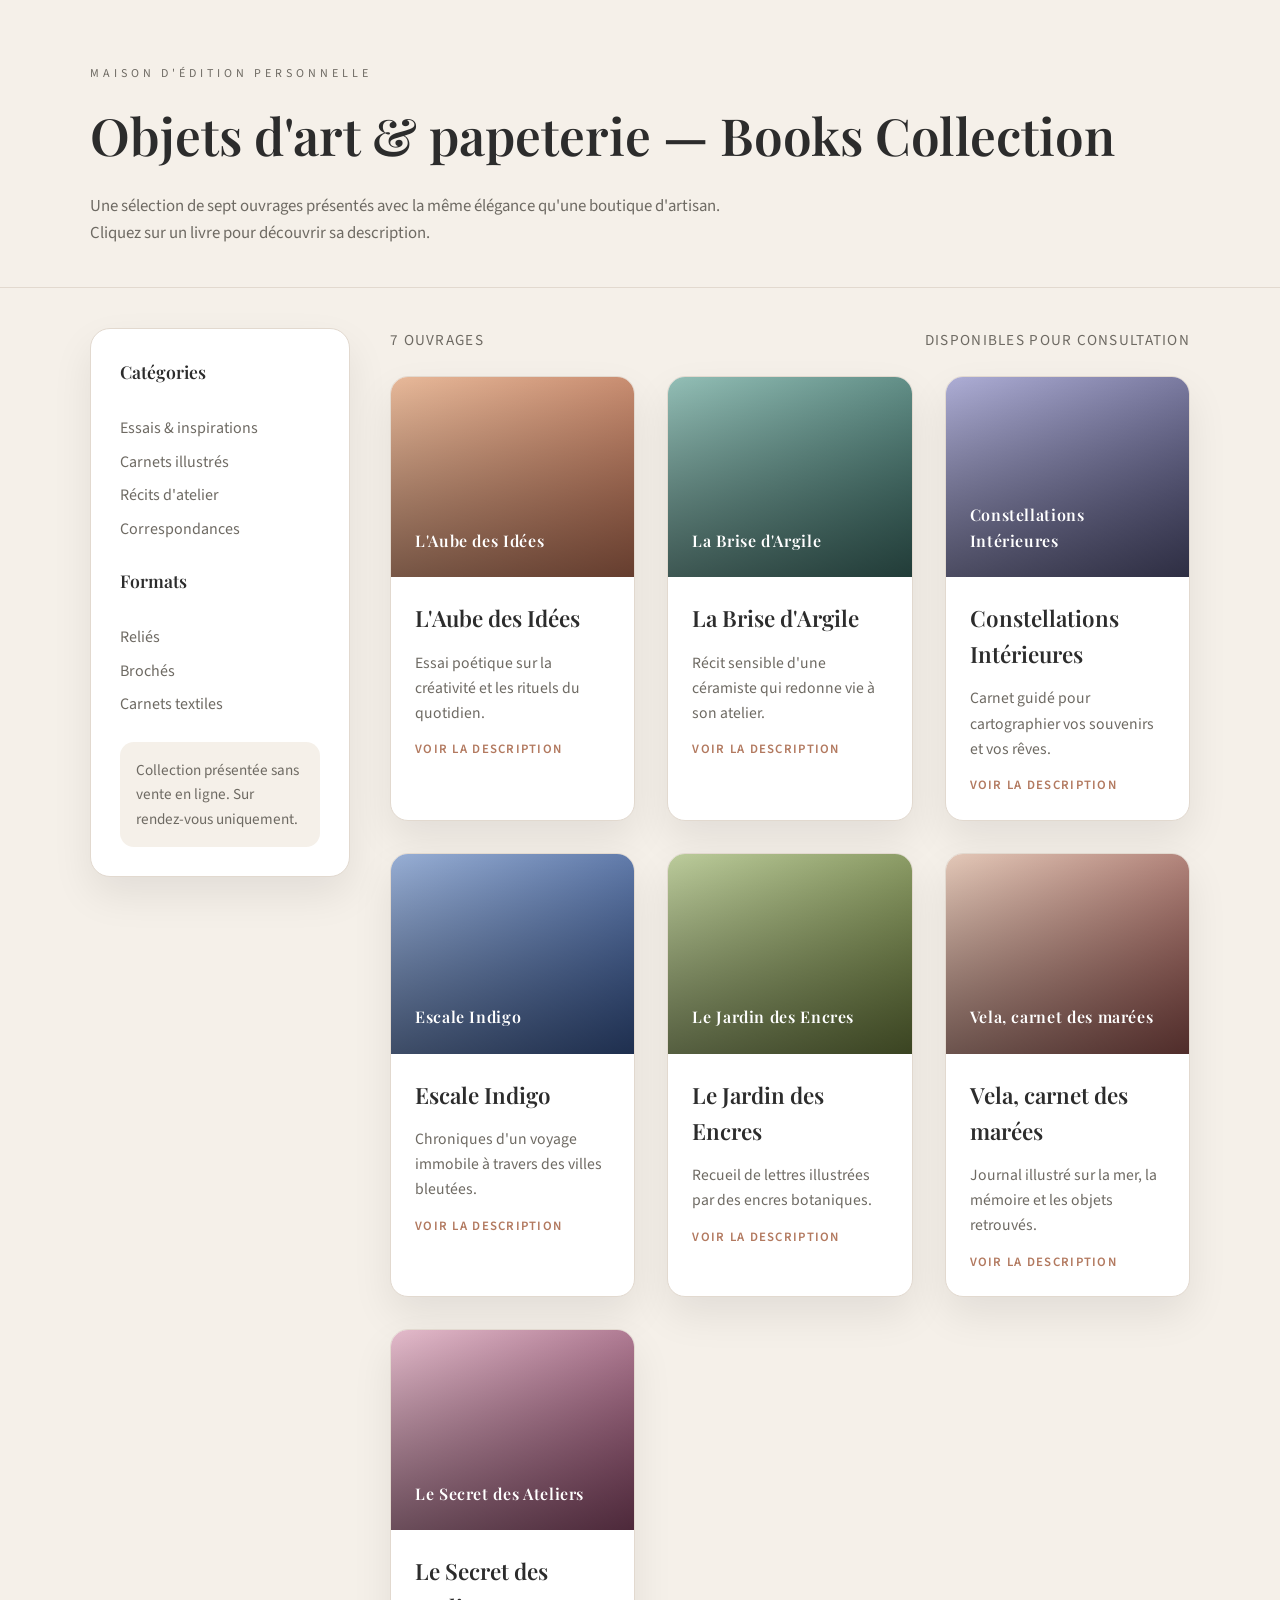
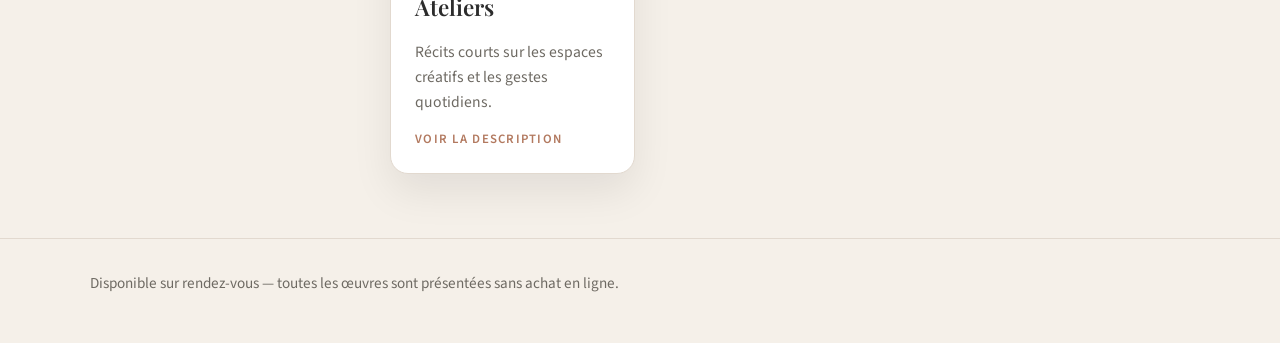
==== index.html @ 6e422a19 "Normalize relative links for static hosting" ====
<!DOCTYPE html>
<html lang="en">
  <head>
    <meta charset="UTF-8" />
    <meta name="viewport" content="width=device-width, initial-scale=1.0" />
    <title>Couleur du Temps | Books Collection</title>
    <link rel="stylesheet" href="./styles.css" />
    <link rel="preconnect" href="https://fonts.googleapis.com" />
    <link rel="preconnect" href="https://fonts.gstatic.com" crossorigin />
    <link
      href="https://fonts.googleapis.com/css2?family=Playfair+Display:wght@400;600&family=Source+Sans+3:wght@300;400;600&display=swap"
      rel="stylesheet"
    />
  </head>
  <body>
    <header class="site-header">
      <div class="wrapper">
        <p class="eyebrow">Maison d'édition personnelle</p>
        <h1>Objets d'art &amp; papeterie — Books Collection</h1>
        <p class="subhead">
          Une sélection de sept ouvrages présentés avec la même élégance qu'une boutique d'artisan.
          Cliquez sur un livre pour découvrir sa description.
        </p>
      </div>
    </header>

    <main class="wrapper">
      <div class="page-layout">
        <aside class="filter-panel">
          <h2>Catégories</h2>
          <ul>
            <li>Essais &amp; inspirations</li>
            <li>Carnets illustrés</li>
            <li>Récits d'atelier</li>
            <li>Correspondances</li>
          </ul>
          <h2>Formats</h2>
          <ul>
            <li>Reliés</li>
            <li>Brochés</li>
            <li>Carnets textiles</li>
          </ul>
          <div class="panel-note">
            <p>Collection présentée sans vente en ligne. Sur rendez-vous uniquement.</p>
          </div>
        </aside>
        <section class="collection">
          <div class="collection-header">
            <span>7 ouvrages</span>
            <span>Disponibles pour consultation</span>
          </div>
          <div class="card-grid">
          <article class="book-card">
            <a class="card-link" href="./book-aube.html">
              <div class="book-cover cover-aube">
                <span class="cover-label">L'Aube des Idées</span>
              </div>
              <div class="card-body">
                <h2>L'Aube des Idées</h2>
                <p>Essai poétique sur la créativité et les rituels du quotidien.</p>
                <span class="cta">Voir la description</span>
              </div>
            </a>
          </article>
          <article class="book-card">
            <a class="card-link" href="./book-brise.html">
              <div class="book-cover cover-brise">
                <span class="cover-label">La Brise d'Argile</span>
              </div>
              <div class="card-body">
                <h2>La Brise d'Argile</h2>
                <p>Récit sensible d'une céramiste qui redonne vie à son atelier.</p>
                <span class="cta">Voir la description</span>
              </div>
            </a>
          </article>
          <article class="book-card">
            <a class="card-link" href="./book-constellations.html">
              <div class="book-cover cover-constellations">
                <span class="cover-label">Constellations Intérieures</span>
              </div>
              <div class="card-body">
                <h2>Constellations Intérieures</h2>
                <p>Carnet guidé pour cartographier vos souvenirs et vos rêves.</p>
                <span class="cta">Voir la description</span>
              </div>
            </a>
          </article>
          <article class="book-card">
            <a class="card-link" href="./book-escale.html">
              <div class="book-cover cover-escale">
                <span class="cover-label">Escale Indigo</span>
              </div>
              <div class="card-body">
                <h2>Escale Indigo</h2>
                <p>Chroniques d'un voyage immobile à travers des villes bleutées.</p>
                <span class="cta">Voir la description</span>
              </div>
            </a>
          </article>
          <article class="book-card">
            <a class="card-link" href="./book-jardin.html">
              <div class="book-cover cover-jardin">
                <span class="cover-label">Le Jardin des Encres</span>
              </div>
              <div class="card-body">
                <h2>Le Jardin des Encres</h2>
                <p>Recueil de lettres illustrées par des encres botaniques.</p>
                <span class="cta">Voir la description</span>
              </div>
            </a>
          </article>
          <article class="book-card">
            <a class="card-link" href="./book-vela.html">
              <div class="book-cover cover-vela">
                <span class="cover-label">Vela, carnet des marées</span>
              </div>
              <div class="card-body">
                <h2>Vela, carnet des marées</h2>
                <p>Journal illustré sur la mer, la mémoire et les objets retrouvés.</p>
                <span class="cta">Voir la description</span>
              </div>
            </a>
          </article>
          <article class="book-card">
            <a class="card-link" href="./book-secret.html">
              <div class="book-cover cover-secret">
                <span class="cover-label">Le Secret des Ateliers</span>
              </div>
              <div class="card-body">
                <h2>Le Secret des Ateliers</h2>
                <p>Récits courts sur les espaces créatifs et les gestes quotidiens.</p>
                <span class="cta">Voir la description</span>
              </div>
            </a>
          </article>
        </div>
      </section>
      </div>
    </main>

    <footer class="site-footer">
      <div class="wrapper">
        <p>Disponible sur rendez-vous — toutes les œuvres sont présentées sans achat en ligne.</p>
      </div>
    </footer>
  </body>
</html>
---- styles.css ----
:root {
  color-scheme: light;
  --cream: #f5f0e9;
  --ink: #2c2c2c;
  --muted: #6e6a63;
  --accent: #b2795f;
  --border: #e2d9cf;
  --card-bg: #ffffff;
  --shadow: 0 18px 40px rgba(0, 0, 0, 0.08);
}

* {
  box-sizing: border-box;
  margin: 0;
  padding: 0;
}

body {
  font-family: "Source Sans 3", sans-serif;
  background: var(--cream);
  color: var(--ink);
  line-height: 1.6;
}

h1,
h2 {
  font-family: "Playfair Display", serif;
  font-weight: 600;
}

.wrapper {
  width: min(1100px, 92vw);
  margin: 0 auto;
}

.site-header {
  padding: 4rem 0 2.5rem;
  border-bottom: 1px solid var(--border);
}

.eyebrow {
  text-transform: uppercase;
  letter-spacing: 0.25rem;
  font-size: 0.75rem;
  color: var(--muted);
  margin-bottom: 0.75rem;
}

.site-header h1 {
  font-size: clamp(2.4rem, 4vw, 3.4rem);
  margin-bottom: 1rem;
}

.subhead {
  max-width: 640px;
  color: var(--muted);
  font-size: 1.05rem;
}

.page-layout {
  display: grid;
  grid-template-columns: minmax(220px, 260px) 1fr;
  gap: 2.5rem;
  padding: 2.5rem 0 4rem;
  align-items: start;
}

.filter-panel {
  background: var(--card-bg);
  border-radius: 20px;
  border: 1px solid var(--border);
  padding: 1.8rem;
  box-shadow: var(--shadow);
  display: grid;
  gap: 1.5rem;
}

.filter-panel h2 {
  font-size: 1.1rem;
  font-family: "Playfair Display", serif;
  margin-bottom: 0.4rem;
}

.filter-panel ul {
  list-style: none;
  display: grid;
  gap: 0.5rem;
  color: var(--muted);
}

.panel-note {
  background: var(--cream);
  border-radius: 14px;
  padding: 1rem;
  color: var(--muted);
  font-size: 0.95rem;
}

.collection {
  display: grid;
  gap: 1.5rem;
}

.collection-header {
  display: flex;
  justify-content: space-between;
  color: var(--muted);
  font-size: 0.95rem;
  text-transform: uppercase;
  letter-spacing: 0.08rem;
}

.card-grid {
  display: grid;
  grid-template-columns: repeat(auto-fit, minmax(230px, 1fr));
  gap: 2rem;
}

.book-card {
  background: var(--card-bg);
  border-radius: 18px;
  border: 1px solid var(--border);
  box-shadow: var(--shadow);
  overflow: hidden;
  transition: transform 0.3s ease, box-shadow 0.3s ease;
}

.book-card:hover {
  transform: translateY(-6px);
  box-shadow: 0 25px 50px rgba(0, 0, 0, 0.12);
}

.card-link {
  color: inherit;
  text-decoration: none;
  display: flex;
  flex-direction: column;
  height: 100%;
}

.book-cover {
  height: 200px;
  display: flex;
  align-items: flex-end;
  padding: 1.5rem;
  color: #fff;
  font-weight: 600;
  font-family: "Playfair Display", serif;
  letter-spacing: 0.04rem;
  position: relative;
}

.book-cover::after {
  content: "";
  position: absolute;
  inset: 0;
  background: linear-gradient(180deg, rgba(0, 0, 0, 0.05), rgba(0, 0, 0, 0.45));
}

.cover-label {
  position: relative;
  z-index: 1;
}

.cover-aube {
  background: linear-gradient(135deg, #f4c3a2, #b86f54);
}

.cover-brise {
  background: linear-gradient(135deg, #9bc9c0, #3d6d66);
}

.cover-constellations {
  background: linear-gradient(135deg, #b7b7e1, #54547a);
}

.cover-escale {
  background: linear-gradient(135deg, #a0b8e0, #37558f);
}

.cover-jardin {
  background: linear-gradient(135deg, #c6d7a4, #6a7b3d);
}

.cover-vela {
  background: linear-gradient(135deg, #f0d3c2, #91514d);
}

.cover-secret {
  background: linear-gradient(135deg, #f0c5d6, #8c4a6a);
}

.card-body {
  padding: 1.5rem;
  display: grid;
  gap: 0.85rem;
}

.card-body h2 {
  font-size: 1.4rem;
}

.card-body p {
  color: var(--muted);
  font-size: 0.98rem;
}

.cta {
  color: var(--accent);
  font-weight: 600;
  text-transform: uppercase;
  font-size: 0.8rem;
  letter-spacing: 0.08rem;
}

.site-footer {
  padding: 2rem 0 3rem;
  border-top: 1px solid var(--border);
  color: var(--muted);
  font-size: 0.95rem;
}

.detail-header {
  padding: 3.5rem 0 2rem;
}

.detail-grid {
  display: grid;
  grid-template-columns: repeat(auto-fit, minmax(260px, 1fr));
  gap: 2.5rem;
  align-items: start;
}

.detail-card {
  border-radius: 18px;
  border: 1px solid var(--border);
  background: var(--card-bg);
  padding: 2rem;
  box-shadow: var(--shadow);
}

.detail-card h2 {
  margin-bottom: 0.8rem;
}

.detail-card p {
  color: var(--muted);
}

.detail-actions {
  margin-top: 1.5rem;
  display: flex;
  gap: 1rem;
  flex-wrap: wrap;
}

.button {
  display: inline-flex;
  align-items: center;
  justify-content: center;
  padding: 0.7rem 1.4rem;
  border-radius: 999px;
  border: 1px solid var(--accent);
  color: var(--accent);
  text-decoration: none;
  font-weight: 600;
  font-size: 0.9rem;
}

.button.primary {
  background: var(--accent);
  color: #fff;
}

.note-list {
  list-style: none;
  display: grid;
  gap: 0.6rem;
  color: var(--muted);
  padding-left: 0;
}

.note-list li::before {
  content: "•";
  color: var(--accent);
  margin-right: 0.5rem;
}

@media (max-width: 640px) {
  .site-header {
    padding-top: 3rem;
  }

  .page-layout {
    grid-template-columns: 1fr;
  }

  .collection-header {
    flex-direction: column;
    gap: 0.4rem;
  }

  .book-cover {
    height: 180px;
  }
}
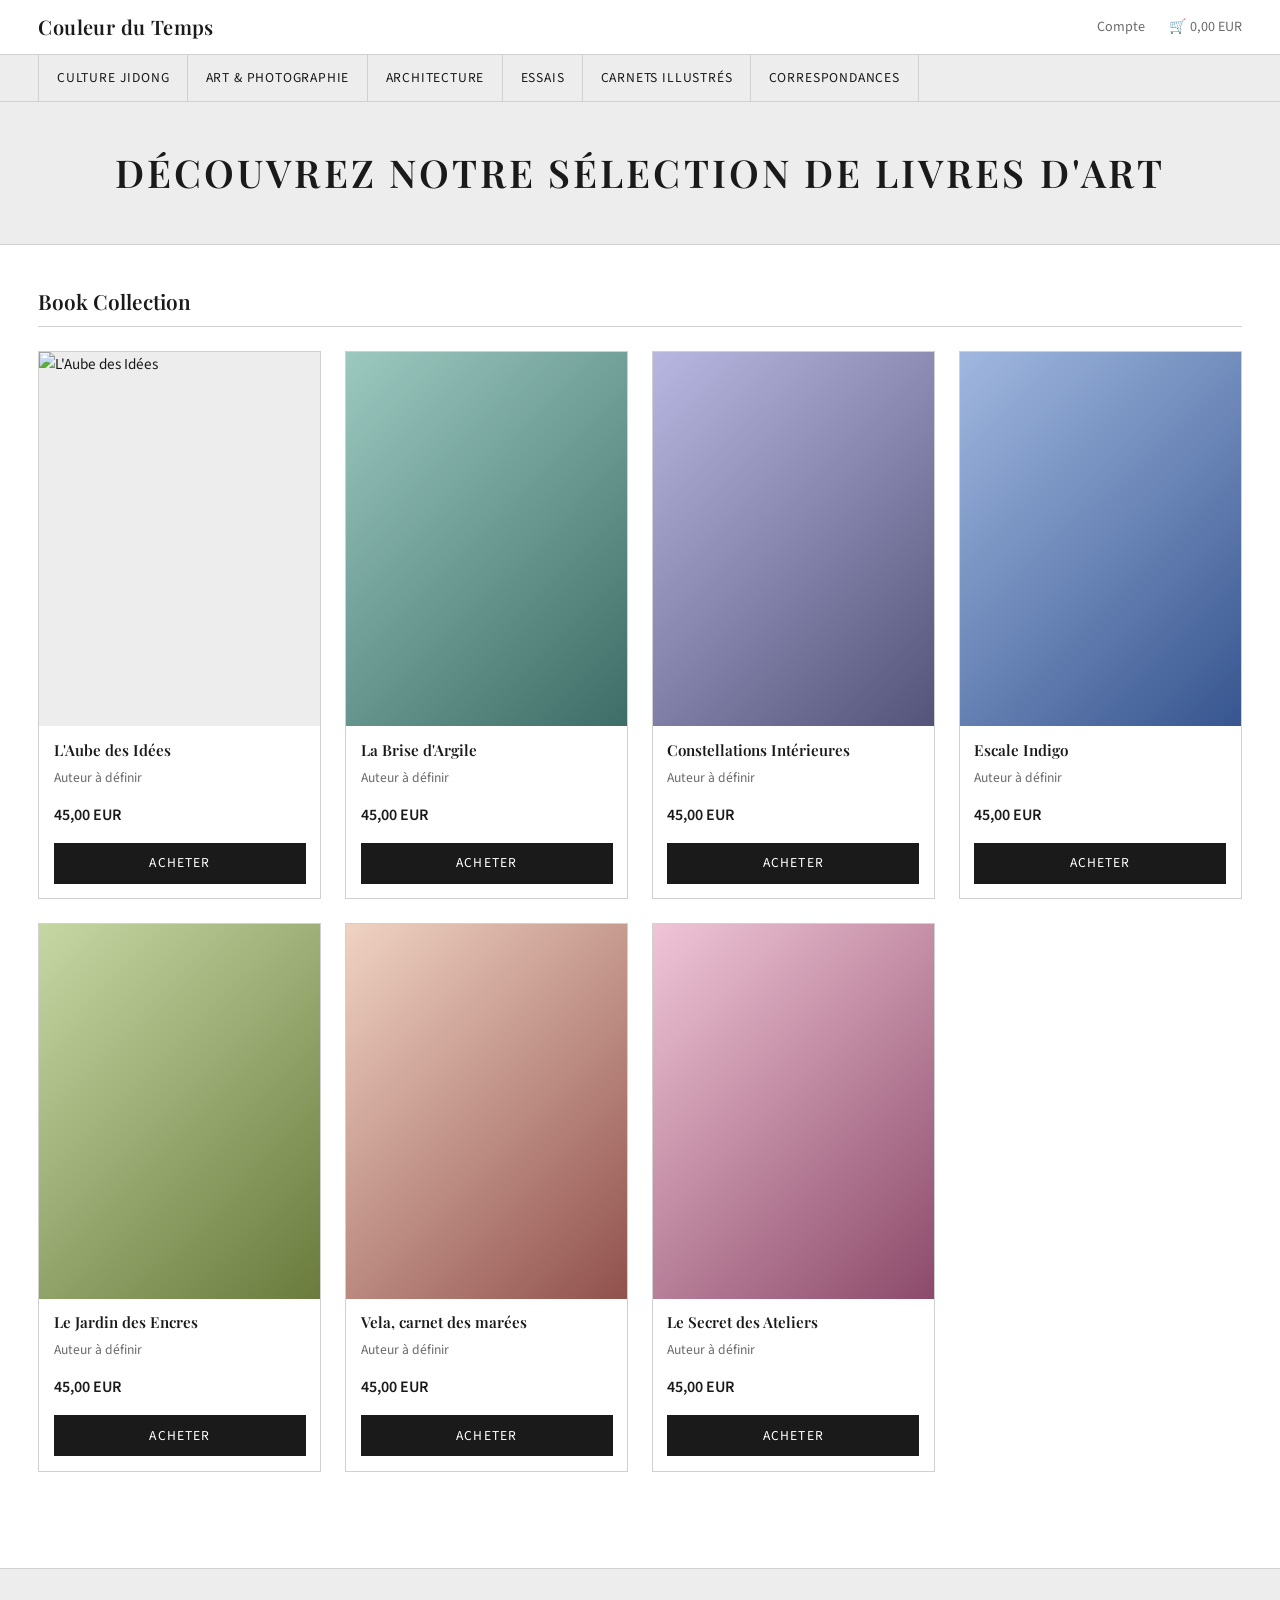
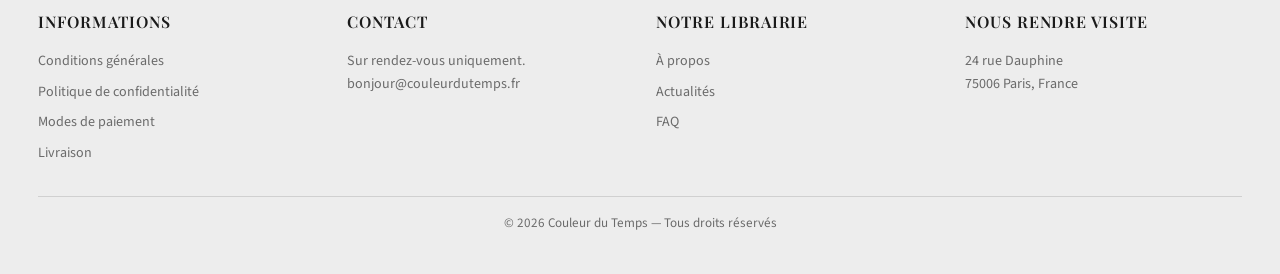
==== commit 5ce6d0e5: "feat: redesign index page — header, nav, hero, product grid, footer" ====
--- a/index.html
+++ b/index.html
@@ -1,148 +1,175 @@
 <!DOCTYPE html>
-<html lang="en">
+<html lang="fr">
   <head>
     <meta charset="UTF-8" />
     <meta name="viewport" content="width=device-width, initial-scale=1.0" />
-    <title>Couleur du Temps | Books Collection</title>
+    <title>Couleur du Temps | Livres d'Art</title>
     <link rel="stylesheet" href="./styles.css" />
     <link rel="preconnect" href="https://fonts.googleapis.com" />
     <link rel="preconnect" href="https://fonts.gstatic.com" crossorigin />
-    <link
-      href="https://fonts.googleapis.com/css2?family=Playfair+Display:wght@400;600&family=Source+Sans+3:wght@300;400;600&display=swap"
-      rel="stylesheet"
-    />
+    <link href="https://fonts.googleapis.com/css2?family=Playfair+Display:wght@400;600&family=Source+Sans+3:wght@300;400;600&display=swap" rel="stylesheet" />
   </head>
   <body>
-    <header class="site-header">
+
+    <!-- TOP BAR -->
+    <header class="top-bar">
       <div class="wrapper">
-        <p class="eyebrow">Maison d'édition personnelle</p>
-        <h1>Objets d'art &amp; papeterie — Books Collection</h1>
-        <p class="subhead">
-          Une sélection de sept ouvrages présentés avec la même élégance qu'une boutique d'artisan.
-          Cliquez sur un livre pour découvrir sa description.
-        </p>
+        <span class="site-name">Couleur du Temps</span>
+        <div class="top-actions">
+          <span>Compte</span>
+          <span class="cart">🛒 0,00 EUR</span>
+        </div>
       </div>
     </header>
 
-    <main class="wrapper">
-      <div class="page-layout">
-        <aside class="filter-panel">
-          <h2>Catégories</h2>
-          <ul>
-            <li>Essais &amp; inspirations</li>
-            <li>Carnets illustrés</li>
-            <li>Récits d'atelier</li>
-            <li>Correspondances</li>
-          </ul>
-          <h2>Formats</h2>
-          <ul>
-            <li>Reliés</li>
-            <li>Brochés</li>
-            <li>Carnets textiles</li>
-          </ul>
-          <div class="panel-note">
-            <p>Collection présentée sans vente en ligne. Sur rendez-vous uniquement.</p>
-          </div>
-        </aside>
-        <section class="collection">
-          <div class="collection-header">
-            <span>7 ouvrages</span>
-            <span>Disponibles pour consultation</span>
-          </div>
-          <div class="card-grid">
-          <article class="book-card">
-            <a class="card-link" href="./book-aube.html">
-              <div class="book-cover cover-aube">
-                <span class="cover-label">L'Aube des Idées</span>
-              </div>
-              <div class="card-body">
-                <h2>L'Aube des Idées</h2>
-                <p>Essai poétique sur la créativité et les rituels du quotidien.</p>
-                <span class="cta">Voir la description</span>
+    <!-- NAV -->
+    <nav class="site-nav">
+      <div class="wrapper">
+        <a href="#">Culture Jidong</a>
+        <a href="#">Art &amp; Photographie</a>
+        <a href="#">Architecture</a>
+        <a href="#">Essais</a>
+        <a href="#">Carnets illustrés</a>
+        <a href="#">Correspondances</a>
+      </div>
+    </nav>
+
+    <!-- HERO -->
+    <section class="hero">
+      <div class="wrapper">
+        <h1>Découvrez notre sélection de livres d'art</h1>
+      </div>
+    </section>
+
+    <!-- BOOK GRID -->
+    <main class="collection-section">
+      <div class="wrapper">
+        <h2>Book Collection</h2>
+        <div class="product-grid">
+
+          <div class="product-card">
+            <a href="./book-aube.html">
+              <div class="cover">
+                <img src="./cover-aube.png" alt="L'Aube des Idées" />
               </div>
             </a>
-          </article>
-          <article class="book-card">
-            <a class="card-link" href="./book-brise.html">
-              <div class="book-cover cover-brise">
-                <span class="cover-label">La Brise d'Argile</span>
-              </div>
-              <div class="card-body">
-                <h2>La Brise d'Argile</h2>
-                <p>Récit sensible d'une céramiste qui redonne vie à son atelier.</p>
-                <span class="cta">Voir la description</span>
-              </div>
+            <div class="card-info">
+              <p class="card-title">L'Aube des Idées</p>
+              <p class="card-author">Auteur à définir</p>
+              <p class="card-price">45,00 EUR</p>
+            </div>
+            <span class="btn-acheter">Acheter</span>
+          </div>
+
+          <div class="product-card">
+            <a href="./book-brise.html">
+              <div class="cover" style="background:linear-gradient(135deg,#9bc9c0,#3d6d66);"></div>
             </a>
-          </article>
-          <article class="book-card">
-            <a class="card-link" href="./book-constellations.html">
-              <div class="book-cover cover-constellations">
-                <span class="cover-label">Constellations Intérieures</span>
-              </div>
-              <div class="card-body">
-                <h2>Constellations Intérieures</h2>
-                <p>Carnet guidé pour cartographier vos souvenirs et vos rêves.</p>
-                <span class="cta">Voir la description</span>
-              </div>
+            <div class="card-info">
+              <p class="card-title">La Brise d'Argile</p>
+              <p class="card-author">Auteur à définir</p>
+              <p class="card-price">45,00 EUR</p>
+            </div>
+            <span class="btn-acheter">Acheter</span>
+          </div>
+
+          <div class="product-card">
+            <a href="./book-constellations.html">
+              <div class="cover" style="background:linear-gradient(135deg,#b7b7e1,#54547a);"></div>
             </a>
-          </article>
-          <article class="book-card">
-            <a class="card-link" href="./book-escale.html">
-              <div class="book-cover cover-escale">
-                <span class="cover-label">Escale Indigo</span>
-              </div>
-              <div class="card-body">
-                <h2>Escale Indigo</h2>
-                <p>Chroniques d'un voyage immobile à travers des villes bleutées.</p>
-                <span class="cta">Voir la description</span>
-              </div>
+            <div class="card-info">
+              <p class="card-title">Constellations Intérieures</p>
+              <p class="card-author">Auteur à définir</p>
+              <p class="card-price">45,00 EUR</p>
+            </div>
+            <span class="btn-acheter">Acheter</span>
+          </div>
+
+          <div class="product-card">
+            <a href="./book-escale.html">
+              <div class="cover" style="background:linear-gradient(135deg,#a0b8e0,#37558f);"></div>
             </a>
-          </article>
-          <article class="book-card">
-            <a class="card-link" href="./book-jardin.html">
-              <div class="book-cover cover-jardin">
-                <span class="cover-label">Le Jardin des Encres</span>
-              </div>
-              <div class="card-body">
-                <h2>Le Jardin des Encres</h2>
-                <p>Recueil de lettres illustrées par des encres botaniques.</p>
-                <span class="cta">Voir la description</span>
-              </div>
+            <div class="card-info">
+              <p class="card-title">Escale Indigo</p>
+              <p class="card-author">Auteur à définir</p>
+              <p class="card-price">45,00 EUR</p>
+            </div>
+            <span class="btn-acheter">Acheter</span>
+          </div>
+
+          <div class="product-card">
+            <a href="./book-jardin.html">
+              <div class="cover" style="background:linear-gradient(135deg,#c6d7a4,#6a7b3d);"></div>
             </a>
-          </article>
-          <article class="book-card">
-            <a class="card-link" href="./book-vela.html">
-              <div class="book-cover cover-vela">
-                <span class="cover-label">Vela, carnet des marées</span>
-              </div>
-              <div class="card-body">
-                <h2>Vela, carnet des marées</h2>
-                <p>Journal illustré sur la mer, la mémoire et les objets retrouvés.</p>
-                <span class="cta">Voir la description</span>
-              </div>
+            <div class="card-info">
+              <p class="card-title">Le Jardin des Encres</p>
+              <p class="card-author">Auteur à définir</p>
+              <p class="card-price">45,00 EUR</p>
+            </div>
+            <span class="btn-acheter">Acheter</span>
+          </div>
+
+          <div class="product-card">
+            <a href="./book-vela.html">
+              <div class="cover" style="background:linear-gradient(135deg,#f0d3c2,#91514d);"></div>
             </a>
-          </article>
-          <article class="book-card">
-            <a class="card-link" href="./book-secret.html">
-              <div class="book-cover cover-secret">
-                <span class="cover-label">Le Secret des Ateliers</span>
-              </div>
-              <div class="card-body">
-                <h2>Le Secret des Ateliers</h2>
-                <p>Récits courts sur les espaces créatifs et les gestes quotidiens.</p>
-                <span class="cta">Voir la description</span>
-              </div>
+            <div class="card-info">
+              <p class="card-title">Vela, carnet des marées</p>
+              <p class="card-author">Auteur à définir</p>
+              <p class="card-price">45,00 EUR</p>
+            </div>
+            <span class="btn-acheter">Acheter</span>
+          </div>
+
+          <div class="product-card">
+            <a href="./book-secret.html">
+              <div class="cover" style="background:linear-gradient(135deg,#f0c5d6,#8c4a6a);"></div>
             </a>
-          </article>
+            <div class="card-info">
+              <p class="card-title">Le Secret des Ateliers</p>
+              <p class="card-author">Auteur à définir</p>
+              <p class="card-price">45,00 EUR</p>
+            </div>
+            <span class="btn-acheter">Acheter</span>
+          </div>
+
         </div>
-      </section>
       </div>
     </main>
 
+    <!-- FOOTER -->
     <footer class="site-footer">
       <div class="wrapper">
-        <p>Disponible sur rendez-vous — toutes les œuvres sont présentées sans achat en ligne.</p>
+        <div class="footer-grid">
+          <div class="footer-col">
+            <h3>Informations</h3>
+            <ul>
+              <li>Conditions générales</li>
+              <li>Politique de confidentialité</li>
+              <li>Modes de paiement</li>
+              <li>Livraison</li>
+            </ul>
+          </div>
+          <div class="footer-col">
+            <h3>Contact</h3>
+            <p>Sur rendez-vous uniquement.<br />bonjour@couleurdutemps.fr</p>
+          </div>
+          <div class="footer-col">
+            <h3>Notre Librairie</h3>
+            <ul>
+              <li>À propos</li>
+              <li>Actualités</li>
+              <li>FAQ</li>
+            </ul>
+          </div>
+          <div class="footer-col">
+            <h3>Nous Rendre Visite</h3>
+            <p>24 rue Dauphine<br />75006 Paris, France</p>
+          </div>
+        </div>
+        <div class="footer-bottom">© 2026 Couleur du Temps — Tous droits réservés</div>
       </div>
     </footer>
+
   </body>
 </html>
--- a/styles.css
+++ b/styles.css
@@ -1,306 +1,302 @@
+/* ===== DESIGN TOKENS ===== */
 :root {
-  color-scheme: light;
-  --cream: #f5f0e9;
-  --ink: #2c2c2c;
-  --muted: #6e6a63;
-  --accent: #b2795f;
-  --border: #e2d9cf;
-  --card-bg: #ffffff;
-  --shadow: 0 18px 40px rgba(0, 0, 0, 0.08);
-}
-
-* {
-  box-sizing: border-box;
-  margin: 0;
-  padding: 0;
-}
+  --white: #ffffff;
+  --gray-light: #ededed;
+  --gray-mid: #d0d0d0;
+  --gray-dark: #6b6b6b;
+  --ink: #1a1a1a;
+  --max-w: 1290px;
+  --font-serif: "Playfair Display", serif;
+  --font-sans: "Source Sans 3", sans-serif;
+}
+
+/* ===== RESET ===== */
+*, *::before, *::after { box-sizing: border-box; margin: 0; padding: 0; }
 
 body {
-  font-family: "Source Sans 3", sans-serif;
-  background: var(--cream);
+  font-family: var(--font-sans);
+  background: var(--white);
   color: var(--ink);
+  font-size: 0.95rem;
   line-height: 1.6;
 }
 
-h1,
-h2 {
-  font-family: "Playfair Display", serif;
-  font-weight: 600;
-}
-
+a { color: inherit; text-decoration: none; }
+
+img { display: block; width: 100%; object-fit: cover; }
+
+/* ===== WRAPPER ===== */
 .wrapper {
-  width: min(1100px, 92vw);
+  width: min(var(--max-w), 94vw);
   margin: 0 auto;
 }
 
-.site-header {
-  padding: 4rem 0 2.5rem;
-  border-bottom: 1px solid var(--border);
-}
-
-.eyebrow {
-  text-transform: uppercase;
-  letter-spacing: 0.25rem;
-  font-size: 0.75rem;
-  color: var(--muted);
+/* ===== TOP BAR ===== */
+.top-bar {
+  border-bottom: 1px solid var(--gray-mid);
+  padding: 0.7rem 0;
+}
+.top-bar .wrapper {
+  display: flex;
+  align-items: center;
+  justify-content: space-between;
+  gap: 1rem;
+}
+.top-bar .site-name {
+  font-family: var(--font-serif);
+  font-size: 1.25rem;
+  font-weight: 600;
+  letter-spacing: 0.02em;
+}
+.top-bar .top-actions {
+  display: flex;
+  align-items: center;
+  gap: 1.5rem;
+  font-size: 0.88rem;
+  color: var(--gray-dark);
+}
+.top-bar .cart {
+  display: flex;
+  align-items: center;
+  gap: 0.4rem;
+}
+
+/* ===== NAV ===== */
+.site-nav {
+  background: var(--gray-light);
+  border-bottom: 1px solid var(--gray-mid);
+}
+.site-nav .wrapper {
+  display: flex;
+  align-items: center;
+  overflow-x: auto;
+  gap: 0;
+}
+.site-nav a {
+  display: block;
+  padding: 0.75rem 1.1rem;
+  font-size: 0.85rem;
+  text-transform: uppercase;
+  letter-spacing: 0.06em;
+  white-space: nowrap;
+  color: var(--ink);
+  border-right: 1px solid var(--gray-mid);
+  transition: background 0.2s;
+}
+.site-nav a:first-child { border-left: 1px solid var(--gray-mid); }
+.site-nav a:hover { background: var(--gray-mid); }
+
+/* ===== HERO ===== */
+.hero {
+  background: var(--gray-light);
+  padding: 2.5rem 0;
+  text-align: center;
+  border-bottom: 1px solid var(--gray-mid);
+}
+.hero h1 {
+  font-family: var(--font-serif);
+  font-size: clamp(1.6rem, 3vw, 2.4rem);
+  font-weight: 600;
+  text-transform: uppercase;
+  letter-spacing: 0.08em;
+}
+
+/* ===== PRODUCT GRID ===== */
+.collection-section {
+  padding: 2.5rem 0 4rem;
+}
+.collection-section h2 {
+  font-family: var(--font-serif);
+  font-size: 1.3rem;
+  font-weight: 600;
+  margin-bottom: 1.5rem;
+  padding-bottom: 0.5rem;
+  border-bottom: 1px solid var(--gray-mid);
+}
+.product-grid {
+  display: grid;
+  grid-template-columns: repeat(4, 1fr);
+  gap: 1.5rem;
+}
+.product-card {
+  border: 1px solid var(--gray-mid);
+  background: var(--white);
+  display: flex;
+  flex-direction: column;
+}
+.product-card .cover {
+  aspect-ratio: 3/4;
+  background: var(--gray-light);
+  overflow: hidden;
+}
+.product-card .cover img {
+  width: 100%;
+  height: 100%;
+  object-fit: cover;
+  transition: transform 0.3s ease;
+}
+.product-card:hover .cover img {
+  transform: scale(1.03);
+}
+.product-card .card-info {
+  padding: 0.9rem;
+  display: flex;
+  flex-direction: column;
+  gap: 0.4rem;
+  flex: 1;
+}
+.product-card .card-title {
+  font-family: var(--font-serif);
+  font-size: 0.95rem;
+  font-weight: 600;
+  line-height: 1.3;
+}
+.product-card .card-author {
+  font-size: 0.85rem;
+  color: var(--gray-dark);
+}
+.product-card .card-price {
+  font-size: 1rem;
+  font-weight: 600;
+  margin-top: auto;
+  padding-top: 0.5rem;
+}
+.product-card .btn-acheter {
+  display: block;
+  background: var(--ink);
+  color: var(--white);
+  text-align: center;
+  padding: 0.6rem 1rem;
+  font-size: 0.85rem;
+  text-transform: uppercase;
+  letter-spacing: 0.08em;
+  margin: 0.9rem;
+  margin-top: 0;
+  cursor: default;
+  transition: background 0.2s;
+}
+.product-card .btn-acheter:hover { background: #333; }
+
+/* ===== DETAIL PAGE ===== */
+.detail-section {
+  padding: 2.5rem 0 4rem;
+}
+.detail-layout {
+  display: grid;
+  grid-template-columns: 340px 1fr;
+  gap: 3rem;
+  align-items: start;
+}
+.detail-cover {
+  border: 1px solid var(--gray-mid);
+  aspect-ratio: 3/4;
+  overflow: hidden;
+}
+.detail-cover img {
+  width: 100%;
+  height: 100%;
+  object-fit: cover;
+}
+.detail-cover.placeholder {
+  background: var(--gray-light);
+}
+.detail-info { display: grid; gap: 1.5rem; }
+.detail-info h1 {
+  font-family: var(--font-serif);
+  font-size: clamp(1.5rem, 2.5vw, 2rem);
+  font-weight: 600;
+}
+.detail-info .author {
+  font-size: 1rem;
+  color: var(--gray-dark);
+}
+.detail-info .price {
+  font-size: 1.5rem;
+  font-weight: 600;
+}
+.btn-acheter-lg {
+  display: inline-block;
+  background: var(--ink);
+  color: var(--white);
+  padding: 0.85rem 2.5rem;
+  font-size: 0.9rem;
+  text-transform: uppercase;
+  letter-spacing: 0.1em;
+  cursor: default;
+  transition: background 0.2s;
+}
+.btn-acheter-lg:hover { background: #333; }
+.detail-description {
+  border-top: 1px solid var(--gray-mid);
+  padding-top: 1.2rem;
+}
+.detail-description h2 {
+  font-family: var(--font-serif);
+  font-size: 1.1rem;
   margin-bottom: 0.75rem;
 }
-
-.site-header h1 {
-  font-size: clamp(2.4rem, 4vw, 3.4rem);
+.detail-description p {
+  color: var(--gray-dark);
+  line-height: 1.8;
+}
+.back-link {
+  display: inline-block;
+  font-size: 0.85rem;
+  color: var(--gray-dark);
+  text-decoration: underline;
+  margin-bottom: 1.5rem;
+}
+.back-link:hover { color: var(--ink); }
+
+/* ===== FOOTER ===== */
+.site-footer {
+  background: var(--gray-light);
+  border-top: 1px solid var(--gray-mid);
+  padding: 2.5rem 0;
+  margin-top: 2rem;
+}
+.footer-grid {
+  display: grid;
+  grid-template-columns: repeat(4, 1fr);
+  gap: 2rem;
+}
+.footer-col h3 {
+  font-family: var(--font-serif);
+  font-size: 1rem;
+  font-weight: 600;
   margin-bottom: 1rem;
-}
-
-.subhead {
-  max-width: 640px;
-  color: var(--muted);
-  font-size: 1.05rem;
-}
-
-.page-layout {
-  display: grid;
-  grid-template-columns: minmax(220px, 260px) 1fr;
-  gap: 2.5rem;
-  padding: 2.5rem 0 4rem;
-  align-items: start;
-}
-
-.filter-panel {
-  background: var(--card-bg);
-  border-radius: 20px;
-  border: 1px solid var(--border);
-  padding: 1.8rem;
-  box-shadow: var(--shadow);
-  display: grid;
-  gap: 1.5rem;
-}
-
-.filter-panel h2 {
-  font-size: 1.1rem;
-  font-family: "Playfair Display", serif;
-  margin-bottom: 0.4rem;
-}
-
-.filter-panel ul {
+  text-transform: uppercase;
+  letter-spacing: 0.06em;
+}
+.footer-col ul {
   list-style: none;
   display: grid;
   gap: 0.5rem;
-  color: var(--muted);
-}
-
-.panel-note {
-  background: var(--cream);
-  border-radius: 14px;
-  padding: 1rem;
-  color: var(--muted);
-  font-size: 0.95rem;
-}
-
-.collection {
-  display: grid;
-  gap: 1.5rem;
-}
-
-.collection-header {
-  display: flex;
-  justify-content: space-between;
-  color: var(--muted);
-  font-size: 0.95rem;
-  text-transform: uppercase;
-  letter-spacing: 0.08rem;
-}
-
-.card-grid {
-  display: grid;
-  grid-template-columns: repeat(auto-fit, minmax(230px, 1fr));
-  gap: 2rem;
-}
-
-.book-card {
-  background: var(--card-bg);
-  border-radius: 18px;
-  border: 1px solid var(--border);
-  box-shadow: var(--shadow);
-  overflow: hidden;
-  transition: transform 0.3s ease, box-shadow 0.3s ease;
-}
-
-.book-card:hover {
-  transform: translateY(-6px);
-  box-shadow: 0 25px 50px rgba(0, 0, 0, 0.12);
-}
-
-.card-link {
-  color: inherit;
-  text-decoration: none;
-  display: flex;
-  flex-direction: column;
-  height: 100%;
-}
-
-.book-cover {
-  height: 200px;
-  display: flex;
-  align-items: flex-end;
-  padding: 1.5rem;
-  color: #fff;
-  font-weight: 600;
-  font-family: "Playfair Display", serif;
-  letter-spacing: 0.04rem;
-  position: relative;
-}
-
-.book-cover::after {
-  content: "";
-  position: absolute;
-  inset: 0;
-  background: linear-gradient(180deg, rgba(0, 0, 0, 0.05), rgba(0, 0, 0, 0.45));
-}
-
-.cover-label {
-  position: relative;
-  z-index: 1;
-}
-
-.cover-aube {
-  background: linear-gradient(135deg, #f4c3a2, #b86f54);
-}
-
-.cover-brise {
-  background: linear-gradient(135deg, #9bc9c0, #3d6d66);
-}
-
-.cover-constellations {
-  background: linear-gradient(135deg, #b7b7e1, #54547a);
-}
-
-.cover-escale {
-  background: linear-gradient(135deg, #a0b8e0, #37558f);
-}
-
-.cover-jardin {
-  background: linear-gradient(135deg, #c6d7a4, #6a7b3d);
-}
-
-.cover-vela {
-  background: linear-gradient(135deg, #f0d3c2, #91514d);
-}
-
-.cover-secret {
-  background: linear-gradient(135deg, #f0c5d6, #8c4a6a);
-}
-
-.card-body {
-  padding: 1.5rem;
-  display: grid;
-  gap: 0.85rem;
-}
-
-.card-body h2 {
-  font-size: 1.4rem;
-}
-
-.card-body p {
-  color: var(--muted);
-  font-size: 0.98rem;
-}
-
-.cta {
-  color: var(--accent);
-  font-weight: 600;
-  text-transform: uppercase;
-  font-size: 0.8rem;
-  letter-spacing: 0.08rem;
-}
-
-.site-footer {
-  padding: 2rem 0 3rem;
-  border-top: 1px solid var(--border);
-  color: var(--muted);
-  font-size: 0.95rem;
-}
-
-.detail-header {
-  padding: 3.5rem 0 2rem;
-}
-
-.detail-grid {
-  display: grid;
-  grid-template-columns: repeat(auto-fit, minmax(260px, 1fr));
-  gap: 2.5rem;
-  align-items: start;
-}
-
-.detail-card {
-  border-radius: 18px;
-  border: 1px solid var(--border);
-  background: var(--card-bg);
-  padding: 2rem;
-  box-shadow: var(--shadow);
-}
-
-.detail-card h2 {
-  margin-bottom: 0.8rem;
-}
-
-.detail-card p {
-  color: var(--muted);
-}
-
-.detail-actions {
-  margin-top: 1.5rem;
-  display: flex;
-  gap: 1rem;
-  flex-wrap: wrap;
-}
-
-.button {
-  display: inline-flex;
-  align-items: center;
-  justify-content: center;
-  padding: 0.7rem 1.4rem;
-  border-radius: 999px;
-  border: 1px solid var(--accent);
-  color: var(--accent);
-  text-decoration: none;
-  font-weight: 600;
-  font-size: 0.9rem;
-}
-
-.button.primary {
-  background: var(--accent);
-  color: #fff;
-}
-
-.note-list {
-  list-style: none;
-  display: grid;
-  gap: 0.6rem;
-  color: var(--muted);
-  padding-left: 0;
-}
-
-.note-list li::before {
-  content: "•";
-  color: var(--accent);
-  margin-right: 0.5rem;
-}
-
-@media (max-width: 640px) {
-  .site-header {
-    padding-top: 3rem;
-  }
-
-  .page-layout {
-    grid-template-columns: 1fr;
-  }
-
-  .collection-header {
-    flex-direction: column;
-    gap: 0.4rem;
-  }
-
-  .book-cover {
-    height: 180px;
-  }
-}
+}
+.footer-col ul li,
+.footer-col p {
+  font-size: 0.88rem;
+  color: var(--gray-dark);
+  line-height: 1.6;
+}
+.footer-bottom {
+  border-top: 1px solid var(--gray-mid);
+  margin-top: 2rem;
+  padding-top: 1rem;
+  text-align: center;
+  font-size: 0.82rem;
+  color: var(--gray-dark);
+}
+
+/* ===== RESPONSIVE ===== */
+@media (max-width: 900px) {
+  .product-grid { grid-template-columns: repeat(2, 1fr); }
+  .footer-grid { grid-template-columns: repeat(2, 1fr); }
+  .detail-layout { grid-template-columns: 1fr; }
+  .detail-cover { max-width: 340px; }
+}
+@media (max-width: 560px) {
+  .product-grid { grid-template-columns: 1fr; }
+  .footer-grid { grid-template-columns: 1fr; }
+  .top-bar .site-name { font-size: 1rem; }
+}
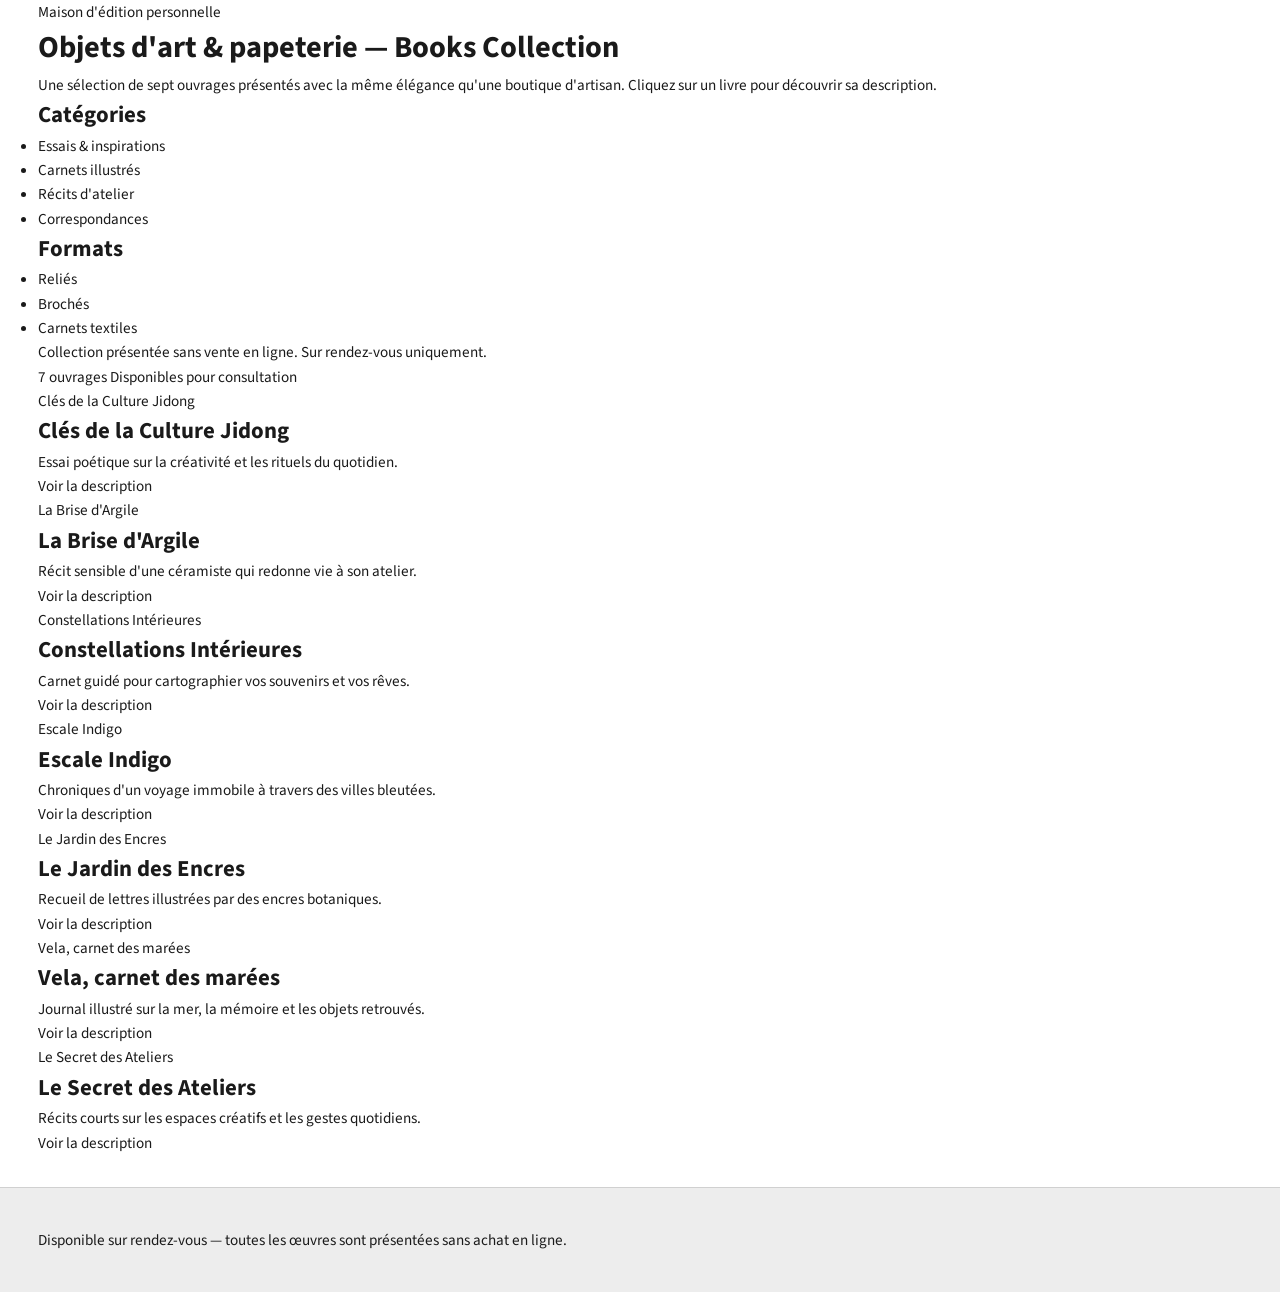
==== commit 4165297e: "change title name" ====
--- a/index.html
+++ b/index.html
@@ -1,175 +1,148 @@
 <!DOCTYPE html>
-<html lang="fr">
+<html lang="en">
   <head>
     <meta charset="UTF-8" />
     <meta name="viewport" content="width=device-width, initial-scale=1.0" />
-    <title>Couleur du Temps | Livres d'Art</title>
+    <title>Couleur du Temps | Books Collection</title>
     <link rel="stylesheet" href="./styles.css" />
     <link rel="preconnect" href="https://fonts.googleapis.com" />
     <link rel="preconnect" href="https://fonts.gstatic.com" crossorigin />
-    <link href="https://fonts.googleapis.com/css2?family=Playfair+Display:wght@400;600&family=Source+Sans+3:wght@300;400;600&display=swap" rel="stylesheet" />
+    <link
+      href="https://fonts.googleapis.com/css2?family=Playfair+Display:wght@400;600&family=Source+Sans+3:wght@300;400;600&display=swap"
+      rel="stylesheet"
+    />
   </head>
   <body>
-
-    <!-- TOP BAR -->
-    <header class="top-bar">
+    <header class="site-header">
       <div class="wrapper">
-        <span class="site-name">Couleur du Temps</span>
-        <div class="top-actions">
-          <span>Compte</span>
-          <span class="cart">🛒 0,00 EUR</span>
-        </div>
+        <p class="eyebrow">Maison d'édition personnelle</p>
+        <h1>Objets d'art &amp; papeterie — Books Collection</h1>
+        <p class="subhead">
+          Une sélection de sept ouvrages présentés avec la même élégance qu'une boutique d'artisan.
+          Cliquez sur un livre pour découvrir sa description.
+        </p>
       </div>
     </header>
 
-    <!-- NAV -->
-    <nav class="site-nav">
-      <div class="wrapper">
-        <a href="#">Culture Jidong</a>
-        <a href="#">Art &amp; Photographie</a>
-        <a href="#">Architecture</a>
-        <a href="#">Essais</a>
-        <a href="#">Carnets illustrés</a>
-        <a href="#">Correspondances</a>
-      </div>
-    </nav>
-
-    <!-- HERO -->
-    <section class="hero">
-      <div class="wrapper">
-        <h1>Découvrez notre sélection de livres d'art</h1>
-      </div>
-    </section>
-
-    <!-- BOOK GRID -->
-    <main class="collection-section">
-      <div class="wrapper">
-        <h2>Book Collection</h2>
-        <div class="product-grid">
-
-          <div class="product-card">
-            <a href="./book-aube.html">
-              <div class="cover">
-                <img src="./cover-aube.png" alt="L'Aube des Idées" />
+    <main class="wrapper">
+      <div class="page-layout">
+        <aside class="filter-panel">
+          <h2>Catégories</h2>
+          <ul>
+            <li>Essais &amp; inspirations</li>
+            <li>Carnets illustrés</li>
+            <li>Récits d'atelier</li>
+            <li>Correspondances</li>
+          </ul>
+          <h2>Formats</h2>
+          <ul>
+            <li>Reliés</li>
+            <li>Brochés</li>
+            <li>Carnets textiles</li>
+          </ul>
+          <div class="panel-note">
+            <p>Collection présentée sans vente en ligne. Sur rendez-vous uniquement.</p>
+          </div>
+        </aside>
+        <section class="collection">
+          <div class="collection-header">
+            <span>7 ouvrages</span> 
+            <span>Disponibles pour consultation</span>
+          </div>
+          <div class="card-grid">
+          <article class="book-card">
+            <a class="card-link" href="./book-aube.html">
+              <div class="book-cover cover-aube">
+                <span class="cover-label">Clés de la Culture Jidong</span>
+              </div>
+              <div class="card-body">
+                <h2>Clés de la Culture Jidong</h2>
+                <p>Essai poétique sur la créativité et les rituels du quotidien.</p>
+                <span class="cta">Voir la description</span>
               </div>
             </a>
-            <div class="card-info">
-              <p class="card-title">L'Aube des Idées</p>
-              <p class="card-author">Auteur à définir</p>
-              <p class="card-price">45,00 EUR</p>
-            </div>
-            <span class="btn-acheter">Acheter</span>
-          </div>
-
-          <div class="product-card">
-            <a href="./book-brise.html">
-              <div class="cover" style="background:linear-gradient(135deg,#9bc9c0,#3d6d66);"></div>
+          </article>
+          <article class="book-card">
+            <a class="card-link" href="./book-brise.html">
+              <div class="book-cover cover-brise">
+                <span class="cover-label">La Brise d'Argile</span>
+              </div>
+              <div class="card-body">
+                <h2>La Brise d'Argile</h2>
+                <p>Récit sensible d'une céramiste qui redonne vie à son atelier.</p>
+                <span class="cta">Voir la description</span>
+              </div>
             </a>
-            <div class="card-info">
-              <p class="card-title">La Brise d'Argile</p>
-              <p class="card-author">Auteur à définir</p>
-              <p class="card-price">45,00 EUR</p>
-            </div>
-            <span class="btn-acheter">Acheter</span>
-          </div>
-
-          <div class="product-card">
-            <a href="./book-constellations.html">
-              <div class="cover" style="background:linear-gradient(135deg,#b7b7e1,#54547a);"></div>
+          </article>
+          <article class="book-card">
+            <a class="card-link" href="./book-constellations.html">
+              <div class="book-cover cover-constellations">
+                <span class="cover-label">Constellations Intérieures</span>
+              </div>
+              <div class="card-body">
+                <h2>Constellations Intérieures</h2>
+                <p>Carnet guidé pour cartographier vos souvenirs et vos rêves.</p>
+                <span class="cta">Voir la description</span>
+              </div>
             </a>
-            <div class="card-info">
-              <p class="card-title">Constellations Intérieures</p>
-              <p class="card-author">Auteur à définir</p>
-              <p class="card-price">45,00 EUR</p>
-            </div>
-            <span class="btn-acheter">Acheter</span>
-          </div>
-
-          <div class="product-card">
-            <a href="./book-escale.html">
-              <div class="cover" style="background:linear-gradient(135deg,#a0b8e0,#37558f);"></div>
+          </article>
+          <article class="book-card">
+            <a class="card-link" href="./book-escale.html">
+              <div class="book-cover cover-escale">
+                <span class="cover-label">Escale Indigo</span>
+              </div>
+              <div class="card-body">
+                <h2>Escale Indigo</h2>
+                <p>Chroniques d'un voyage immobile à travers des villes bleutées.</p>
+                <span class="cta">Voir la description</span>
+              </div>
             </a>
-            <div class="card-info">
-              <p class="card-title">Escale Indigo</p>
-              <p class="card-author">Auteur à définir</p>
-              <p class="card-price">45,00 EUR</p>
-            </div>
-            <span class="btn-acheter">Acheter</span>
-          </div>
-
-          <div class="product-card">
-            <a href="./book-jardin.html">
-              <div class="cover" style="background:linear-gradient(135deg,#c6d7a4,#6a7b3d);"></div>
+          </article>
+          <article class="book-card">
+            <a class="card-link" href="./book-jardin.html">
+              <div class="book-cover cover-jardin">
+                <span class="cover-label">Le Jardin des Encres</span>
+              </div>
+              <div class="card-body">
+                <h2>Le Jardin des Encres</h2>
+                <p>Recueil de lettres illustrées par des encres botaniques.</p>
+                <span class="cta">Voir la description</span>
+              </div>
             </a>
-            <div class="card-info">
-              <p class="card-title">Le Jardin des Encres</p>
-              <p class="card-author">Auteur à définir</p>
-              <p class="card-price">45,00 EUR</p>
-            </div>
-            <span class="btn-acheter">Acheter</span>
-          </div>
-
-          <div class="product-card">
-            <a href="./book-vela.html">
-              <div class="cover" style="background:linear-gradient(135deg,#f0d3c2,#91514d);"></div>
+          </article>
+          <article class="book-card">
+            <a class="card-link" href="./book-vela.html">
+              <div class="book-cover cover-vela">
+                <span class="cover-label">Vela, carnet des marées</span>
+              </div>
+              <div class="card-body">
+                <h2>Vela, carnet des marées</h2>
+                <p>Journal illustré sur la mer, la mémoire et les objets retrouvés.</p>
+                <span class="cta">Voir la description</span>
+              </div>
             </a>
-            <div class="card-info">
-              <p class="card-title">Vela, carnet des marées</p>
-              <p class="card-author">Auteur à définir</p>
-              <p class="card-price">45,00 EUR</p>
-            </div>
-            <span class="btn-acheter">Acheter</span>
-          </div>
-
-          <div class="product-card">
-            <a href="./book-secret.html">
-              <div class="cover" style="background:linear-gradient(135deg,#f0c5d6,#8c4a6a);"></div>
+          </article>
+          <article class="book-card">
+            <a class="card-link" href="./book-secret.html">
+              <div class="book-cover cover-secret">
+                <span class="cover-label">Le Secret des Ateliers</span>
+              </div>
+              <div class="card-body">
+                <h2>Le Secret des Ateliers</h2>
+                <p>Récits courts sur les espaces créatifs et les gestes quotidiens.</p>
+                <span class="cta">Voir la description</span>
+              </div>
             </a>
-            <div class="card-info">
-              <p class="card-title">Le Secret des Ateliers</p>
-              <p class="card-author">Auteur à définir</p>
-              <p class="card-price">45,00 EUR</p>
-            </div>
-            <span class="btn-acheter">Acheter</span>
-          </div>
-
+          </article>
         </div>
+      </section>
       </div>
     </main>
 
-    <!-- FOOTER -->
     <footer class="site-footer">
       <div class="wrapper">
-        <div class="footer-grid">
-          <div class="footer-col">
-            <h3>Informations</h3>
-            <ul>
-              <li>Conditions générales</li>
-              <li>Politique de confidentialité</li>
-              <li>Modes de paiement</li>
-              <li>Livraison</li>
-            </ul>
-          </div>
-          <div class="footer-col">
-            <h3>Contact</h3>
-            <p>Sur rendez-vous uniquement.<br />bonjour@couleurdutemps.fr</p>
-          </div>
-          <div class="footer-col">
-            <h3>Notre Librairie</h3>
-            <ul>
-              <li>À propos</li>
-              <li>Actualités</li>
-              <li>FAQ</li>
-            </ul>
-          </div>
-          <div class="footer-col">
-            <h3>Nous Rendre Visite</h3>
-            <p>24 rue Dauphine<br />75006 Paris, France</p>
-          </div>
-        </div>
-        <div class="footer-bottom">© 2026 Couleur du Temps — Tous droits réservés</div>
+        <p>Disponible sur rendez-vous — toutes les œuvres sont présentées sans achat en ligne.</p>
       </div>
     </footer>
-
   </body>
 </html>
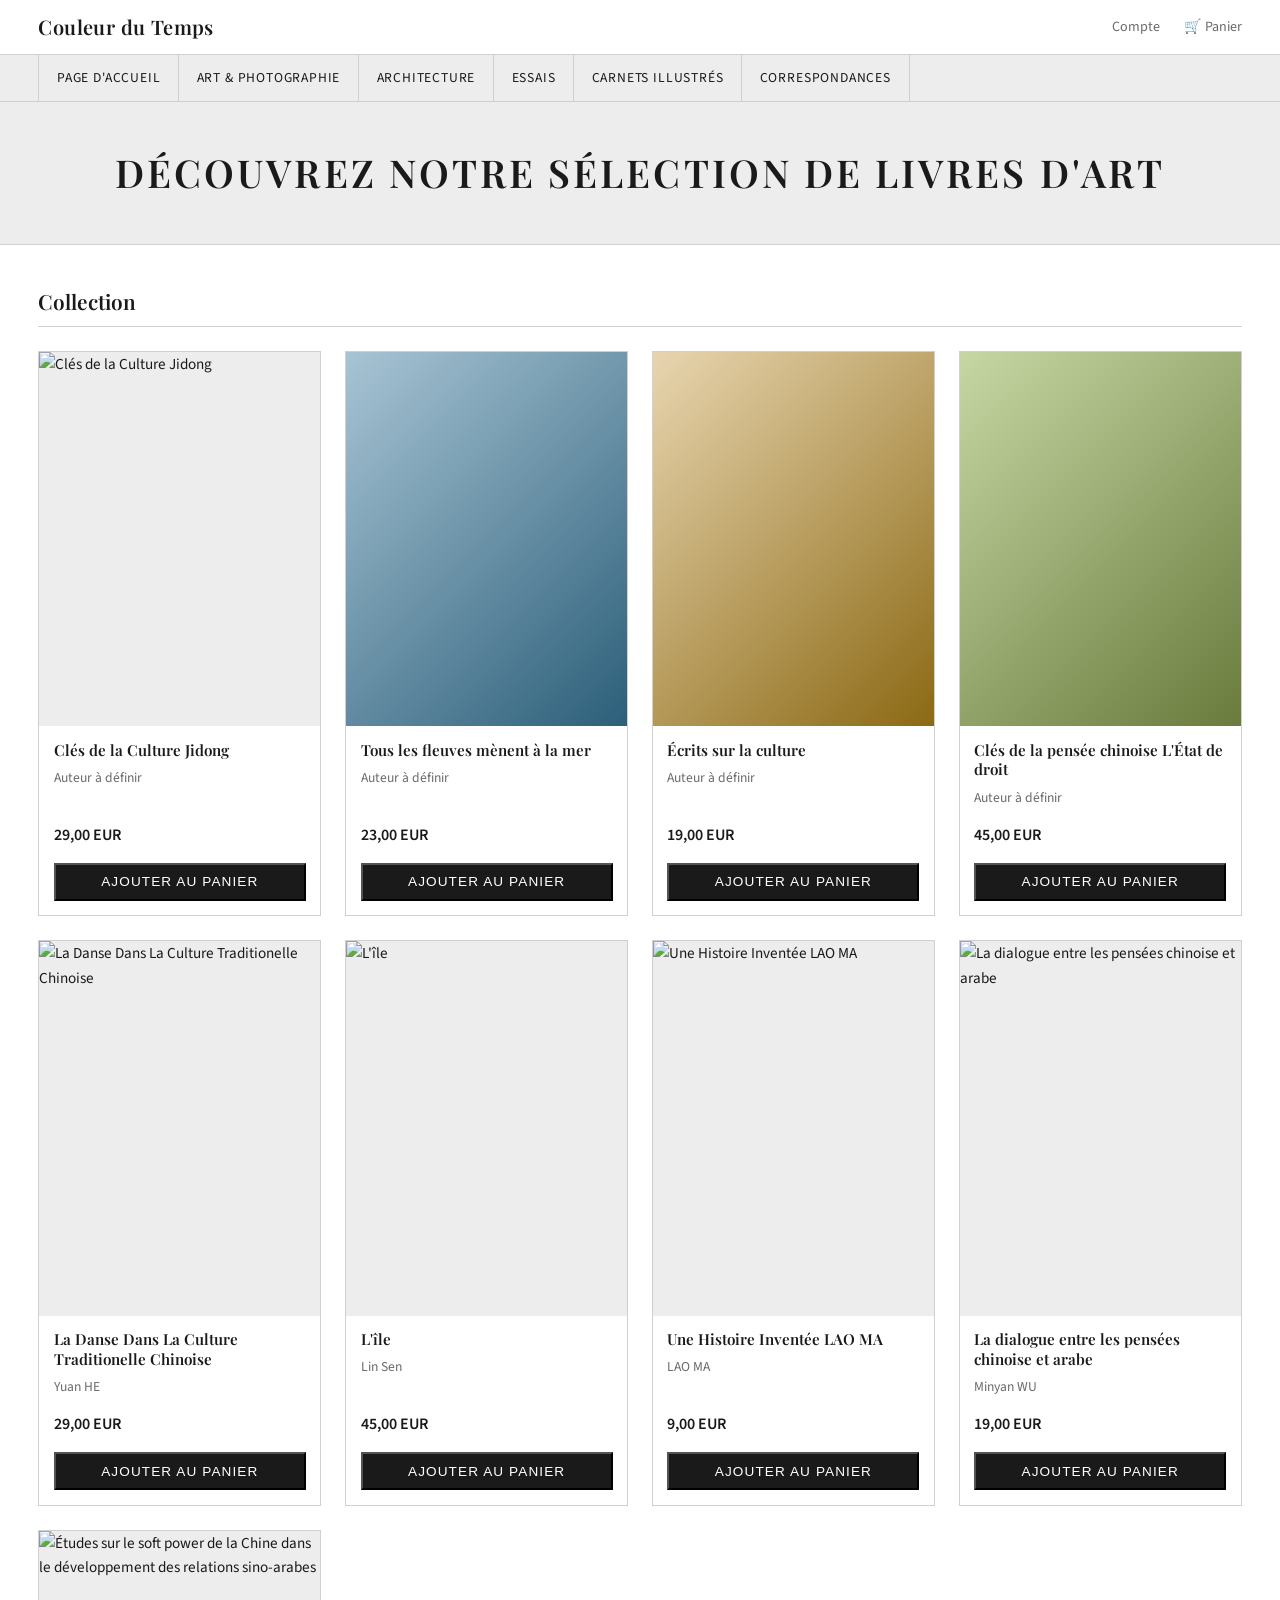
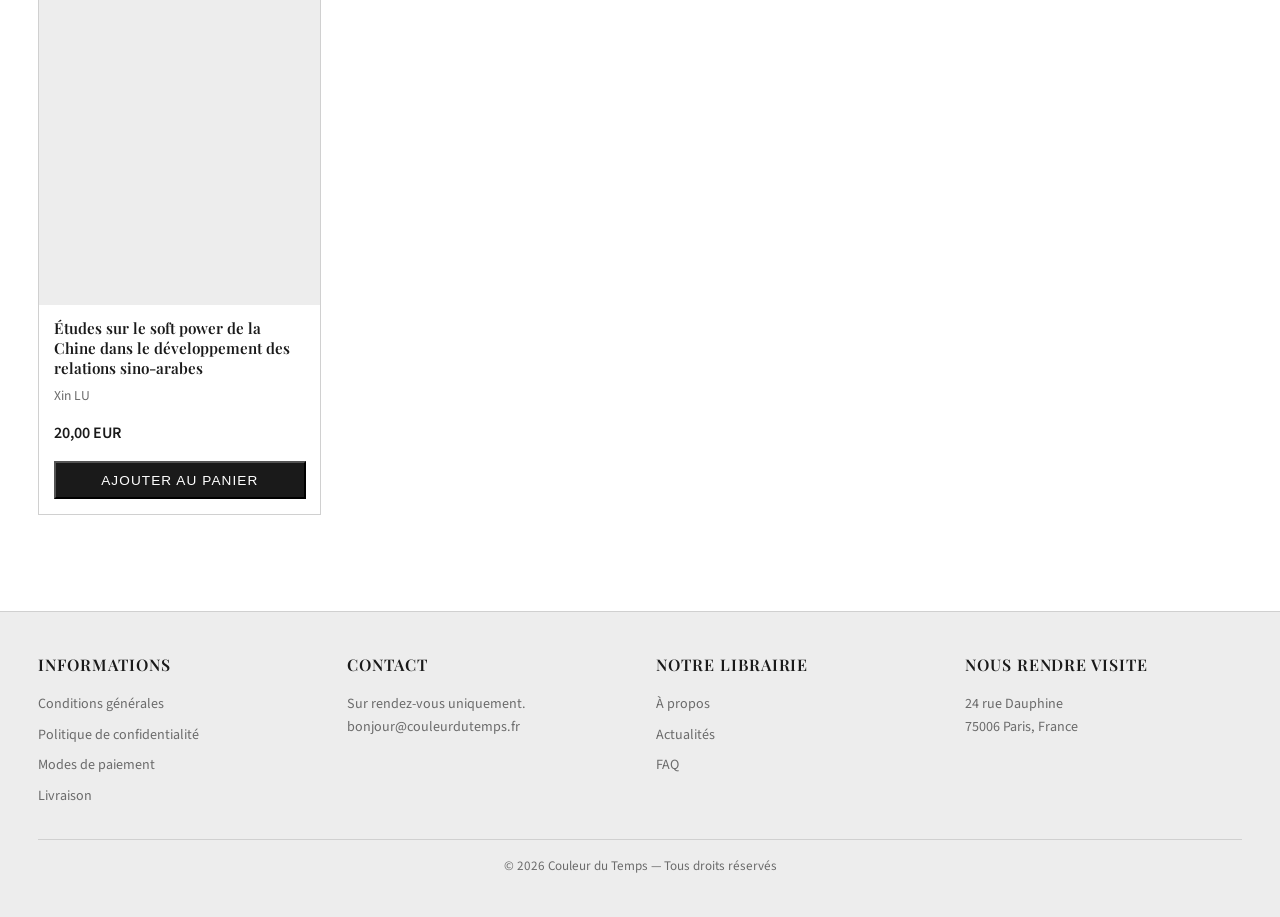
==== commit 323ba130: "Merge pull request #2 from Icybrig/codex/create-a-book-showcase-page Codex/create a book showcase pa" ====
--- a/index.html
+++ b/index.html
@@ -1,148 +1,210 @@
-<!DOCTYPE html>
-<html lang="en">
-  <head>
-    <meta charset="UTF-8" />
-    <meta name="viewport" content="width=device-width, initial-scale=1.0" />
-    <title>Couleur du Temps | Books Collection</title>
-    <link rel="stylesheet" href="./styles.css" />
-    <link rel="preconnect" href="https://fonts.googleapis.com" />
-    <link rel="preconnect" href="https://fonts.gstatic.com" crossorigin />
-    <link
-      href="https://fonts.googleapis.com/css2?family=Playfair+Display:wght@400;600&family=Source+Sans+3:wght@300;400;600&display=swap"
-      rel="stylesheet"
-    />
-  </head>
-  <body>
-    <header class="site-header">
-      <div class="wrapper">
-        <p class="eyebrow">Maison d'édition personnelle</p>
-        <h1>Objets d'art &amp; papeterie — Books Collection</h1>
-        <p class="subhead">
-          Une sélection de sept ouvrages présentés avec la même élégance qu'une boutique d'artisan.
-          Cliquez sur un livre pour découvrir sa description.
-        </p>
-      </div>
-    </header>
-
-    <main class="wrapper">
-      <div class="page-layout">
-        <aside class="filter-panel">
-          <h2>Catégories</h2>
-          <ul>
-            <li>Essais &amp; inspirations</li>
-            <li>Carnets illustrés</li>
-            <li>Récits d'atelier</li>
-            <li>Correspondances</li>
-          </ul>
-          <h2>Formats</h2>
-          <ul>
-            <li>Reliés</li>
-            <li>Brochés</li>
-            <li>Carnets textiles</li>
-          </ul>
-          <div class="panel-note">
-            <p>Collection présentée sans vente en ligne. Sur rendez-vous uniquement.</p>
-          </div>
-        </aside>
-        <section class="collection">
-          <div class="collection-header">
-            <span>7 ouvrages</span> 
-            <span>Disponibles pour consultation</span>
-          </div>
-          <div class="card-grid">
-          <article class="book-card">
-            <a class="card-link" href="./book-aube.html">
-              <div class="book-cover cover-aube">
-                <span class="cover-label">Clés de la Culture Jidong</span>
-              </div>
-              <div class="card-body">
-                <h2>Clés de la Culture Jidong</h2>
-                <p>Essai poétique sur la créativité et les rituels du quotidien.</p>
-                <span class="cta">Voir la description</span>
-              </div>
-            </a>
-          </article>
-          <article class="book-card">
-            <a class="card-link" href="./book-brise.html">
-              <div class="book-cover cover-brise">
-                <span class="cover-label">La Brise d'Argile</span>
-              </div>
-              <div class="card-body">
-                <h2>La Brise d'Argile</h2>
-                <p>Récit sensible d'une céramiste qui redonne vie à son atelier.</p>
-                <span class="cta">Voir la description</span>
-              </div>
-            </a>
-          </article>
-          <article class="book-card">
-            <a class="card-link" href="./book-constellations.html">
-              <div class="book-cover cover-constellations">
-                <span class="cover-label">Constellations Intérieures</span>
-              </div>
-              <div class="card-body">
-                <h2>Constellations Intérieures</h2>
-                <p>Carnet guidé pour cartographier vos souvenirs et vos rêves.</p>
-                <span class="cta">Voir la description</span>
-              </div>
-            </a>
-          </article>
-          <article class="book-card">
-            <a class="card-link" href="./book-escale.html">
-              <div class="book-cover cover-escale">
-                <span class="cover-label">Escale Indigo</span>
-              </div>
-              <div class="card-body">
-                <h2>Escale Indigo</h2>
-                <p>Chroniques d'un voyage immobile à travers des villes bleutées.</p>
-                <span class="cta">Voir la description</span>
-              </div>
-            </a>
-          </article>
-          <article class="book-card">
-            <a class="card-link" href="./book-jardin.html">
-              <div class="book-cover cover-jardin">
-                <span class="cover-label">Le Jardin des Encres</span>
-              </div>
-              <div class="card-body">
-                <h2>Le Jardin des Encres</h2>
-                <p>Recueil de lettres illustrées par des encres botaniques.</p>
-                <span class="cta">Voir la description</span>
-              </div>
-            </a>
-          </article>
-          <article class="book-card">
-            <a class="card-link" href="./book-vela.html">
-              <div class="book-cover cover-vela">
-                <span class="cover-label">Vela, carnet des marées</span>
-              </div>
-              <div class="card-body">
-                <h2>Vela, carnet des marées</h2>
-                <p>Journal illustré sur la mer, la mémoire et les objets retrouvés.</p>
-                <span class="cta">Voir la description</span>
-              </div>
-            </a>
-          </article>
-          <article class="book-card">
-            <a class="card-link" href="./book-secret.html">
-              <div class="book-cover cover-secret">
-                <span class="cover-label">Le Secret des Ateliers</span>
-              </div>
-              <div class="card-body">
-                <h2>Le Secret des Ateliers</h2>
-                <p>Récits courts sur les espaces créatifs et les gestes quotidiens.</p>
-                <span class="cta">Voir la description</span>
-              </div>
-            </a>
-          </article>
-        </div>
-      </section>
-      </div>
-    </main>
-
-    <footer class="site-footer">
-      <div class="wrapper">
-        <p>Disponible sur rendez-vous — toutes les œuvres sont présentées sans achat en ligne.</p>
-      </div>
-    </footer>
-  </body>
-</html>
+<!DOCTYPE html>
+<html lang="fr">
+  <head>
+    <meta charset="UTF-8" />
+    <meta name="viewport" content="width=device-width, initial-scale=1.0" />
+    <title>Couleur du Temps | Livres d'Art</title>
+    <link rel="stylesheet" href="./styles.css" />
+    <link rel="preconnect" href="https://fonts.googleapis.com" />
+    <link rel="preconnect" href="https://fonts.gstatic.com" crossorigin />
+    <link href="https://fonts.googleapis.com/css2?family=Playfair+Display:wght@400;600&family=Source+Sans+3:wght@300;400;600&display=swap" rel="stylesheet" />
+  </head>
+  <body>
+
+    <!-- TOP BAR -->
+    <header class="top-bar">
+      <div class="wrapper">
+        <span class="site-name">Couleur du Temps</span>
+        <div class="top-actions">
+          <span>Compte</span>
+          <a href="./cart.html" id="cart-badge" class="cart">🛒 Panier</a>
+        </div>
+      </div>
+    </header>
+
+    <!-- NAV -->
+    <nav class="site-nav">
+      <div class="wrapper">
+        <a href="#">Page d'Accueil</a>
+        <a href="#">Art &amp; Photographie</a>
+        <a href="#">Architecture</a>
+        <a href="#">Essais</a>
+        <a href="#">Carnets illustrés</a>
+        <a href="#">Correspondances</a>
+      </div>
+    </nav>
+
+    <!-- HERO -->
+    <section class="hero">
+      <div class="wrapper">
+        <h1>Découvrez notre sélection de livres d'art</h1>
+      </div>
+    </section>
+
+    <!-- BOOK GRID -->
+    <main class="collection-section">
+      <div class="wrapper">
+        <h2>Collection</h2>
+        <div class="product-grid">
+
+          <div class="product-card">
+            <a href="./book-aube.html">
+              <div class="cover">
+                <img src="./cover-aube.png" alt="Clés de la Culture Jidong" />
+              </div>
+            </a>
+            <div class="card-info">
+              <p class="card-title">Clés de la Culture Jidong</p>
+              <p class="card-author">Auteur à définir</p>
+              <p class="card-price">29,00 EUR</p>
+            </div>
+            <button class="btn-acheter" data-add-to-cart data-titre="Clés de la Culture Jidong" data-prix="29">Ajouter au panier</button>
+          </div>
+
+          <div class="product-card">
+            <a href="./book-baichuan.html">
+              <div class="cover" style="background:linear-gradient(135deg,#a8c4d4,#2c5f7a);"></div>
+            </a>
+            <div class="card-info">
+              <p class="card-title">Tous les fleuves mènent à la mer</p>
+              <p class="card-author">Auteur à définir</p>
+              <p class="card-price">23,00 EUR</p>
+            </div>
+            <button class="btn-acheter" data-add-to-cart data-titre="Tous les fleuves mènent à la mer" data-prix="23">Ajouter au panier</button>
+          </div>
+
+          <div class="product-card">
+            <a href="./book-zhishang.html">
+              <div class="cover" style="background:linear-gradient(135deg,#e8d5b0,#8b6914);"></div>
+            </a>
+            <div class="card-info">
+              <p class="card-title">Écrits sur la culture</p>
+              <p class="card-author">Auteur à définir</p>
+              <p class="card-price">19,00 EUR</p>
+            </div>
+            <button class="btn-acheter" data-add-to-cart data-titre="Écrits sur la culture" data-prix="19">Ajouter au panier</button>
+          </div>
+
+          <div class="product-card">
+            <a href="./book-jardin.html">
+              <div class="cover" style="background:linear-gradient(135deg,#c6d7a4,#6a7b3d);"></div>
+            </a>
+            <div class="card-info">
+              <p class="card-title">Clés de la pensée chinoise L'État de droit</p>
+              <p class="card-author">Auteur à définir</p>
+              <p class="card-price">45,00 EUR</p>
+            </div>
+            <button class="btn-acheter" data-add-to-cart data-titre="Clés de la pensée chinoise L'État de droit" data-prix="45">Ajouter au panier</button>
+          </div>
+
+          <div class="product-card">
+            <a href="./book-vela.html">
+              <div class="cover">
+                <img src="./cover-secret.png" alt="La Danse Dans La Culture Traditionelle Chinoise" />
+              </div>
+            </a>
+            <div class="card-info">
+              <p class="card-title">La Danse Dans La Culture Traditionelle Chinoise</p>
+              <p class="card-author">Yuan HE</p>
+              <p class="card-price">29,00 EUR</p>
+            </div>
+            <button class="btn-acheter" data-add-to-cart data-titre="La Danse Dans La Culture Traditionelle Chinoise" data-prix="29">Ajouter au panier</button>
+          </div>
+
+          <div class="product-card">
+            <a href="./book-secret.html">
+              <div class="cover">
+                <img src="./cover-vela.png" alt="L'île" />
+              </div>
+            </a>
+            <div class="card-info">
+              <p class="card-title">L'île</p>
+              <p class="card-author">Lin Sen</p>
+              <p class="card-price">45,00 EUR</p>
+            </div>
+            <button class="btn-acheter" data-add-to-cart data-titre="L'île" data-prix="45">Ajouter au panier</button>
+          </div>
+
+          <div class="product-card">
+            <a href="./book-brise.html">
+              <div class="cover">
+                <img src="./cover-brise.png" alt="Une Histoire Inventée LAO MA" />
+              </div>
+            </a>
+            <div class="card-info">
+              <p class="card-title">Une Histoire Inventée LAO MA</p>
+              <p class="card-author">LAO MA</p>
+              <p class="card-price">9,00 EUR</p>
+            </div>
+            <button class="btn-acheter" data-add-to-cart data-titre="Une Histoire Inventée LAO MA" data-prix="9">Ajouter au panier</button>
+          </div>
+
+          <div class="product-card">
+            <a href="./book-constellations.html">
+              <div class="cover">
+                <img src="./cover-constellation.png" alt="La dialogue entre les pensées chinoise et arabe" />
+              </div>
+            </a>
+            <div class="card-info">
+              <p class="card-title">La dialogue entre les pensées chinoise et arabe</p>
+              <p class="card-author">Minyan WU</p>
+              <p class="card-price">19,00 EUR</p>
+            </div>
+            <button class="btn-acheter" data-add-to-cart data-titre="La dialogue entre les pensées chinoise et arabe" data-prix="19">Ajouter au panier</button>
+          </div>
+
+          <div class="product-card">
+            <a href="./book-escale.html">
+              <div class="cover">
+                <img src="./cover-escale.png" alt="Études sur le soft power de la Chine dans le développement des relations sino-arabes" />
+              </div>
+            </a>
+            <div class="card-info">
+              <p class="card-title">Études sur le soft power de la Chine dans le développement des relations sino-arabes</p>
+              <p class="card-author">Xin LU</p>
+              <p class="card-price">20,00 EUR</p>
+            </div>
+            <button class="btn-acheter" data-add-to-cart data-titre="Études sur le soft power de la Chine dans le développement des relations sino-arabes" data-prix="20">Ajouter au panier</button>
+          </div>
+
+        </div>
+      </div>
+    </main>
+
+    <!-- FOOTER -->
+    <footer class="site-footer">
+      <div class="wrapper">
+        <div class="footer-grid">
+          <div class="footer-col">
+            <h3>Informations</h3>
+            <ul>
+              <li>Conditions générales</li>
+              <li>Politique de confidentialité</li>
+              <li>Modes de paiement</li>
+              <li>Livraison</li>
+            </ul>
+          </div>
+          <div class="footer-col">
+            <h3>Contact</h3>
+            <p>Sur rendez-vous uniquement.<br />bonjour@couleurdutemps.fr</p>
+          </div>
+          <div class="footer-col">
+            <h3>Notre Librairie</h3>
+            <ul>
+              <li>À propos</li>
+              <li>Actualités</li>
+              <li>FAQ</li>
+            </ul>
+          </div>
+          <div class="footer-col">
+            <h3>Nous Rendre Visite</h3>
+            <p>24 rue Dauphine<br />75006 Paris, France</p>
+          </div>
+        </div>
+        <div class="footer-bottom">© 2026 Couleur du Temps — Tous droits réservés</div>
+      </div>
+    </footer>
+
+  <script src="./cart.js"></script>
+  </body>
+</html>
--- a/styles.css
+++ b/styles.css
@@ -1,302 +1,324 @@
-/* ===== DESIGN TOKENS ===== */
-:root {
-  --white: #ffffff;
-  --gray-light: #ededed;
-  --gray-mid: #d0d0d0;
-  --gray-dark: #6b6b6b;
-  --ink: #1a1a1a;
-  --max-w: 1290px;
-  --font-serif: "Playfair Display", serif;
-  --font-sans: "Source Sans 3", sans-serif;
-}
-
-/* ===== RESET ===== */
-*, *::before, *::after { box-sizing: border-box; margin: 0; padding: 0; }
-
-body {
-  font-family: var(--font-sans);
-  background: var(--white);
-  color: var(--ink);
-  font-size: 0.95rem;
-  line-height: 1.6;
-}
-
-a { color: inherit; text-decoration: none; }
-
-img { display: block; width: 100%; object-fit: cover; }
-
-/* ===== WRAPPER ===== */
-.wrapper {
-  width: min(var(--max-w), 94vw);
-  margin: 0 auto;
-}
-
-/* ===== TOP BAR ===== */
-.top-bar {
-  border-bottom: 1px solid var(--gray-mid);
-  padding: 0.7rem 0;
-}
-.top-bar .wrapper {
-  display: flex;
-  align-items: center;
-  justify-content: space-between;
-  gap: 1rem;
-}
-.top-bar .site-name {
-  font-family: var(--font-serif);
-  font-size: 1.25rem;
-  font-weight: 600;
-  letter-spacing: 0.02em;
-}
-.top-bar .top-actions {
-  display: flex;
-  align-items: center;
-  gap: 1.5rem;
-  font-size: 0.88rem;
-  color: var(--gray-dark);
-}
-.top-bar .cart {
-  display: flex;
-  align-items: center;
-  gap: 0.4rem;
-}
-
-/* ===== NAV ===== */
-.site-nav {
-  background: var(--gray-light);
-  border-bottom: 1px solid var(--gray-mid);
-}
-.site-nav .wrapper {
-  display: flex;
-  align-items: center;
-  overflow-x: auto;
-  gap: 0;
-}
-.site-nav a {
-  display: block;
-  padding: 0.75rem 1.1rem;
-  font-size: 0.85rem;
-  text-transform: uppercase;
-  letter-spacing: 0.06em;
-  white-space: nowrap;
-  color: var(--ink);
-  border-right: 1px solid var(--gray-mid);
-  transition: background 0.2s;
-}
-.site-nav a:first-child { border-left: 1px solid var(--gray-mid); }
-.site-nav a:hover { background: var(--gray-mid); }
-
-/* ===== HERO ===== */
-.hero {
-  background: var(--gray-light);
-  padding: 2.5rem 0;
-  text-align: center;
-  border-bottom: 1px solid var(--gray-mid);
-}
-.hero h1 {
-  font-family: var(--font-serif);
-  font-size: clamp(1.6rem, 3vw, 2.4rem);
-  font-weight: 600;
-  text-transform: uppercase;
-  letter-spacing: 0.08em;
-}
-
-/* ===== PRODUCT GRID ===== */
-.collection-section {
-  padding: 2.5rem 0 4rem;
-}
-.collection-section h2 {
-  font-family: var(--font-serif);
-  font-size: 1.3rem;
-  font-weight: 600;
-  margin-bottom: 1.5rem;
-  padding-bottom: 0.5rem;
-  border-bottom: 1px solid var(--gray-mid);
-}
-.product-grid {
-  display: grid;
-  grid-template-columns: repeat(4, 1fr);
-  gap: 1.5rem;
-}
-.product-card {
-  border: 1px solid var(--gray-mid);
-  background: var(--white);
-  display: flex;
-  flex-direction: column;
-}
-.product-card .cover {
-  aspect-ratio: 3/4;
-  background: var(--gray-light);
-  overflow: hidden;
-}
-.product-card .cover img {
-  width: 100%;
-  height: 100%;
-  object-fit: cover;
-  transition: transform 0.3s ease;
-}
-.product-card:hover .cover img {
-  transform: scale(1.03);
-}
-.product-card .card-info {
-  padding: 0.9rem;
-  display: flex;
-  flex-direction: column;
-  gap: 0.4rem;
-  flex: 1;
-}
-.product-card .card-title {
-  font-family: var(--font-serif);
-  font-size: 0.95rem;
-  font-weight: 600;
-  line-height: 1.3;
-}
-.product-card .card-author {
-  font-size: 0.85rem;
-  color: var(--gray-dark);
-}
-.product-card .card-price {
-  font-size: 1rem;
-  font-weight: 600;
-  margin-top: auto;
-  padding-top: 0.5rem;
-}
-.product-card .btn-acheter {
-  display: block;
-  background: var(--ink);
-  color: var(--white);
-  text-align: center;
-  padding: 0.6rem 1rem;
-  font-size: 0.85rem;
-  text-transform: uppercase;
-  letter-spacing: 0.08em;
-  margin: 0.9rem;
-  margin-top: 0;
-  cursor: default;
-  transition: background 0.2s;
-}
-.product-card .btn-acheter:hover { background: #333; }
-
-/* ===== DETAIL PAGE ===== */
-.detail-section {
-  padding: 2.5rem 0 4rem;
-}
-.detail-layout {
-  display: grid;
-  grid-template-columns: 340px 1fr;
-  gap: 3rem;
-  align-items: start;
-}
-.detail-cover {
-  border: 1px solid var(--gray-mid);
-  aspect-ratio: 3/4;
-  overflow: hidden;
-}
-.detail-cover img {
-  width: 100%;
-  height: 100%;
-  object-fit: cover;
-}
-.detail-cover.placeholder {
-  background: var(--gray-light);
-}
-.detail-info { display: grid; gap: 1.5rem; }
-.detail-info h1 {
-  font-family: var(--font-serif);
-  font-size: clamp(1.5rem, 2.5vw, 2rem);
-  font-weight: 600;
-}
-.detail-info .author {
-  font-size: 1rem;
-  color: var(--gray-dark);
-}
-.detail-info .price {
-  font-size: 1.5rem;
-  font-weight: 600;
-}
-.btn-acheter-lg {
-  display: inline-block;
-  background: var(--ink);
-  color: var(--white);
-  padding: 0.85rem 2.5rem;
-  font-size: 0.9rem;
-  text-transform: uppercase;
-  letter-spacing: 0.1em;
-  cursor: default;
-  transition: background 0.2s;
-}
-.btn-acheter-lg:hover { background: #333; }
-.detail-description {
-  border-top: 1px solid var(--gray-mid);
-  padding-top: 1.2rem;
-}
-.detail-description h2 {
-  font-family: var(--font-serif);
-  font-size: 1.1rem;
-  margin-bottom: 0.75rem;
-}
-.detail-description p {
-  color: var(--gray-dark);
-  line-height: 1.8;
-}
-.back-link {
-  display: inline-block;
-  font-size: 0.85rem;
-  color: var(--gray-dark);
-  text-decoration: underline;
-  margin-bottom: 1.5rem;
-}
-.back-link:hover { color: var(--ink); }
-
-/* ===== FOOTER ===== */
-.site-footer {
-  background: var(--gray-light);
-  border-top: 1px solid var(--gray-mid);
-  padding: 2.5rem 0;
-  margin-top: 2rem;
-}
-.footer-grid {
-  display: grid;
-  grid-template-columns: repeat(4, 1fr);
-  gap: 2rem;
-}
-.footer-col h3 {
-  font-family: var(--font-serif);
-  font-size: 1rem;
-  font-weight: 600;
-  margin-bottom: 1rem;
-  text-transform: uppercase;
-  letter-spacing: 0.06em;
-}
-.footer-col ul {
-  list-style: none;
-  display: grid;
-  gap: 0.5rem;
-}
-.footer-col ul li,
-.footer-col p {
-  font-size: 0.88rem;
-  color: var(--gray-dark);
-  line-height: 1.6;
-}
-.footer-bottom {
-  border-top: 1px solid var(--gray-mid);
-  margin-top: 2rem;
-  padding-top: 1rem;
-  text-align: center;
-  font-size: 0.82rem;
-  color: var(--gray-dark);
-}
-
-/* ===== RESPONSIVE ===== */
-@media (max-width: 900px) {
-  .product-grid { grid-template-columns: repeat(2, 1fr); }
-  .footer-grid { grid-template-columns: repeat(2, 1fr); }
-  .detail-layout { grid-template-columns: 1fr; }
-  .detail-cover { max-width: 340px; }
-}
-@media (max-width: 560px) {
-  .product-grid { grid-template-columns: 1fr; }
-  .footer-grid { grid-template-columns: 1fr; }
-  .top-bar .site-name { font-size: 1rem; }
-}
+/* ===== DESIGN TOKENS ===== */
+:root {
+  --white: #ffffff;
+  --gray-light: #ededed;
+  --gray-mid: #d0d0d0;
+  --gray-dark: #6b6b6b;
+  --ink: #1a1a1a;
+  --max-w: 1290px;
+  --font-serif: "Playfair Display", serif;
+  --font-sans: "Source Sans 3", sans-serif;
+}
+
+/* ===== RESET ===== */
+*, *::before, *::after { box-sizing: border-box; margin: 0; padding: 0; }
+
+body {
+  font-family: var(--font-sans);
+  background: var(--white);
+  color: var(--ink);
+  font-size: 0.95rem;
+  line-height: 1.6;
+}
+
+a { color: inherit; text-decoration: none; }
+
+img { display: block; width: 100%; object-fit: cover; }
+
+/* ===== WRAPPER ===== */
+.wrapper {
+  width: min(var(--max-w), 94vw);
+  margin: 0 auto;
+}
+
+/* ===== TOP BAR ===== */
+.top-bar {
+  border-bottom: 1px solid var(--gray-mid);
+  padding: 0.7rem 0;
+}
+.top-bar .wrapper {
+  display: flex;
+  align-items: center;
+  justify-content: space-between;
+  gap: 1rem;
+}
+.top-bar .site-name {
+  font-family: var(--font-serif);
+  font-size: 1.25rem;
+  font-weight: 600;
+  letter-spacing: 0.02em;
+}
+.top-bar .top-actions {
+  display: flex;
+  align-items: center;
+  gap: 1.5rem;
+  font-size: 0.88rem;
+  color: var(--gray-dark);
+}
+.top-bar .cart {
+  display: flex;
+  align-items: center;
+  gap: 0.4rem;
+}
+
+/* ===== NAV ===== */
+.site-nav {
+  background: var(--gray-light);
+  border-bottom: 1px solid var(--gray-mid);
+}
+.site-nav .wrapper {
+  display: flex;
+  align-items: center;
+  overflow-x: auto;
+  gap: 0;
+}
+.site-nav a {
+  display: block;
+  padding: 0.75rem 1.1rem;
+  font-size: 0.85rem;
+  text-transform: uppercase;
+  letter-spacing: 0.06em;
+  white-space: nowrap;
+  color: var(--ink);
+  border-right: 1px solid var(--gray-mid);
+  transition: background 0.2s;
+}
+.site-nav a:first-child { border-left: 1px solid var(--gray-mid); }
+.site-nav a:hover { background: var(--gray-mid); }
+
+/* ===== HERO ===== */
+.hero {
+  background: var(--gray-light);
+  padding: 2.5rem 0;
+  text-align: center;
+  border-bottom: 1px solid var(--gray-mid);
+}
+.hero h1 {
+  font-family: var(--font-serif);
+  font-size: clamp(1.6rem, 3vw, 2.4rem);
+  font-weight: 600;
+  text-transform: uppercase;
+  letter-spacing: 0.08em;
+}
+
+/* ===== PRODUCT GRID ===== */
+.collection-section {
+  padding: 2.5rem 0 4rem;
+}
+.collection-section h2 {
+  font-family: var(--font-serif);
+  font-size: 1.3rem;
+  font-weight: 600;
+  margin-bottom: 1.5rem;
+  padding-bottom: 0.5rem;
+  border-bottom: 1px solid var(--gray-mid);
+}
+.product-grid {
+  display: grid;
+  grid-template-columns: repeat(4, 1fr);
+  gap: 1.5rem;
+}
+.product-card {
+  border: 1px solid var(--gray-mid);
+  background: var(--white);
+  display: flex;
+  flex-direction: column;
+}
+.product-card .cover {
+  aspect-ratio: 3/4;
+  background: var(--gray-light);
+  overflow: hidden;
+}
+.product-card .cover img {
+  width: 100%;
+  height: 100%;
+  object-fit: cover;
+  transition: transform 0.3s ease;
+}
+.product-card:hover .cover img {
+  transform: scale(1.03);
+}
+.product-card .card-info {
+  padding: 0.9rem;
+  display: flex;
+  flex-direction: column;
+  gap: 0.4rem;
+  flex: 1;
+}
+.product-card .card-title {
+  font-family: var(--font-serif);
+  font-size: 0.95rem;
+  font-weight: 600;
+  line-height: 1.3;
+}
+.product-card .card-author {
+  font-size: 0.85rem;
+  color: var(--gray-dark);
+}
+.product-card .card-price {
+  font-size: 1rem;
+  font-weight: 600;
+  margin-top: auto;
+  padding-top: 0.5rem;
+}
+.product-card .btn-acheter {
+  display: block;
+  background: var(--ink);
+  color: var(--white);
+  text-align: center;
+  padding: 0.6rem 1rem;
+  font-size: 0.85rem;
+  text-transform: uppercase;
+  letter-spacing: 0.08em;
+  margin: 0.9rem;
+  margin-top: 0;
+  cursor: pointer;
+  transition: background 0.2s;
+}
+.product-card .btn-acheter:hover { background: #333; }
+
+/* ===== DETAIL PAGE ===== */
+.detail-section {
+  padding: 2.5rem 0 4rem;
+}
+.detail-layout {
+  display: grid;
+  grid-template-columns: 340px 1fr;
+  gap: 3rem;
+  align-items: start;
+}
+.detail-cover {
+  border: 1px solid var(--gray-mid);
+  aspect-ratio: 3/4;
+  overflow: hidden;
+}
+.detail-cover img {
+  width: 100%;
+  height: 100%;
+  object-fit: cover;
+}
+.detail-cover.placeholder {
+  background: var(--gray-light);
+}
+.detail-info { display: grid; gap: 1.5rem; }
+.detail-info h1 {
+  font-family: var(--font-serif);
+  font-size: clamp(1.5rem, 2.5vw, 2rem);
+  font-weight: 600;
+}
+.detail-info .author {
+  font-size: 1rem;
+  color: var(--gray-dark);
+}
+.detail-info .price {
+  font-size: 1.5rem;
+  font-weight: 600;
+}
+.detail-info .dimensions {
+  font-size: 0.9rem;
+  color: var(--gray-dark);
+  margin-top: 0.25rem;
+}
+.btn-acheter-lg {
+  display: inline-block;
+  background: var(--ink);
+  color: var(--white);
+  padding: 0.85rem 2.5rem;
+  font-size: 0.9rem;
+  text-transform: uppercase;
+  letter-spacing: 0.1em;
+  cursor: pointer;
+  transition: background 0.2s;
+}
+.btn-acheter-lg:hover { background: #333; }
+.btn-panier-lg {
+  display: inline-block;
+  background: transparent;
+  color: var(--ink);
+  border: 1px solid var(--ink);
+  padding: 0.85rem 2.5rem;
+  font-size: 0.9rem;
+  text-transform: uppercase;
+  letter-spacing: 0.1em;
+  cursor: pointer;
+  font-family: var(--font-sans);
+  transition: background 0.2s, color 0.2s;
+}
+.btn-panier-lg:hover { background: var(--ink); color: var(--white); }
+.detail-btn-row { display: flex; gap: 1rem; flex-wrap: wrap; align-items: center; }
+.cart-link { font-size: 0.85rem; color: var(--gray-dark); text-decoration: underline; cursor: pointer; }
+.cart-link:hover { color: var(--ink); }
+.detail-description {
+  border-top: 1px solid var(--gray-mid);
+  padding-top: 1.2rem;
+}
+.detail-description h2 {
+  font-family: var(--font-serif);
+  font-size: 1.1rem;
+  margin-bottom: 0.75rem;
+}
+.detail-description p {
+  color: var(--gray-dark);
+  line-height: 1.8;
+}
+.back-link {
+  display: inline-block;
+  font-size: 0.85rem;
+  color: var(--gray-dark);
+  text-decoration: underline;
+  margin-bottom: 1.5rem;
+}
+.back-link:hover { color: var(--ink); }
+
+/* ===== FOOTER ===== */
+.site-footer {
+  background: var(--gray-light);
+  border-top: 1px solid var(--gray-mid);
+  padding: 2.5rem 0;
+  margin-top: 2rem;
+}
+.footer-grid {
+  display: grid;
+  grid-template-columns: repeat(4, 1fr);
+  gap: 2rem;
+}
+.footer-col h3 {
+  font-family: var(--font-serif);
+  font-size: 1rem;
+  font-weight: 600;
+  margin-bottom: 1rem;
+  text-transform: uppercase;
+  letter-spacing: 0.06em;
+}
+.footer-col ul {
+  list-style: none;
+  display: grid;
+  gap: 0.5rem;
+}
+.footer-col ul li,
+.footer-col p {
+  font-size: 0.88rem;
+  color: var(--gray-dark);
+  line-height: 1.6;
+}
+.footer-bottom {
+  border-top: 1px solid var(--gray-mid);
+  margin-top: 2rem;
+  padding-top: 1rem;
+  text-align: center;
+  font-size: 0.82rem;
+  color: var(--gray-dark);
+}
+
+/* ===== RESPONSIVE ===== */
+@media (max-width: 900px) {
+  .product-grid { grid-template-columns: repeat(2, 1fr); }
+  .footer-grid { grid-template-columns: repeat(2, 1fr); }
+  .detail-layout { grid-template-columns: 1fr; }
+  .detail-cover { max-width: 340px; }
+}
+@media (max-width: 560px) {
+  .product-grid { grid-template-columns: 1fr; }
+  .footer-grid { grid-template-columns: 1fr; }
+  .top-bar .site-name { font-size: 1rem; }
+}
